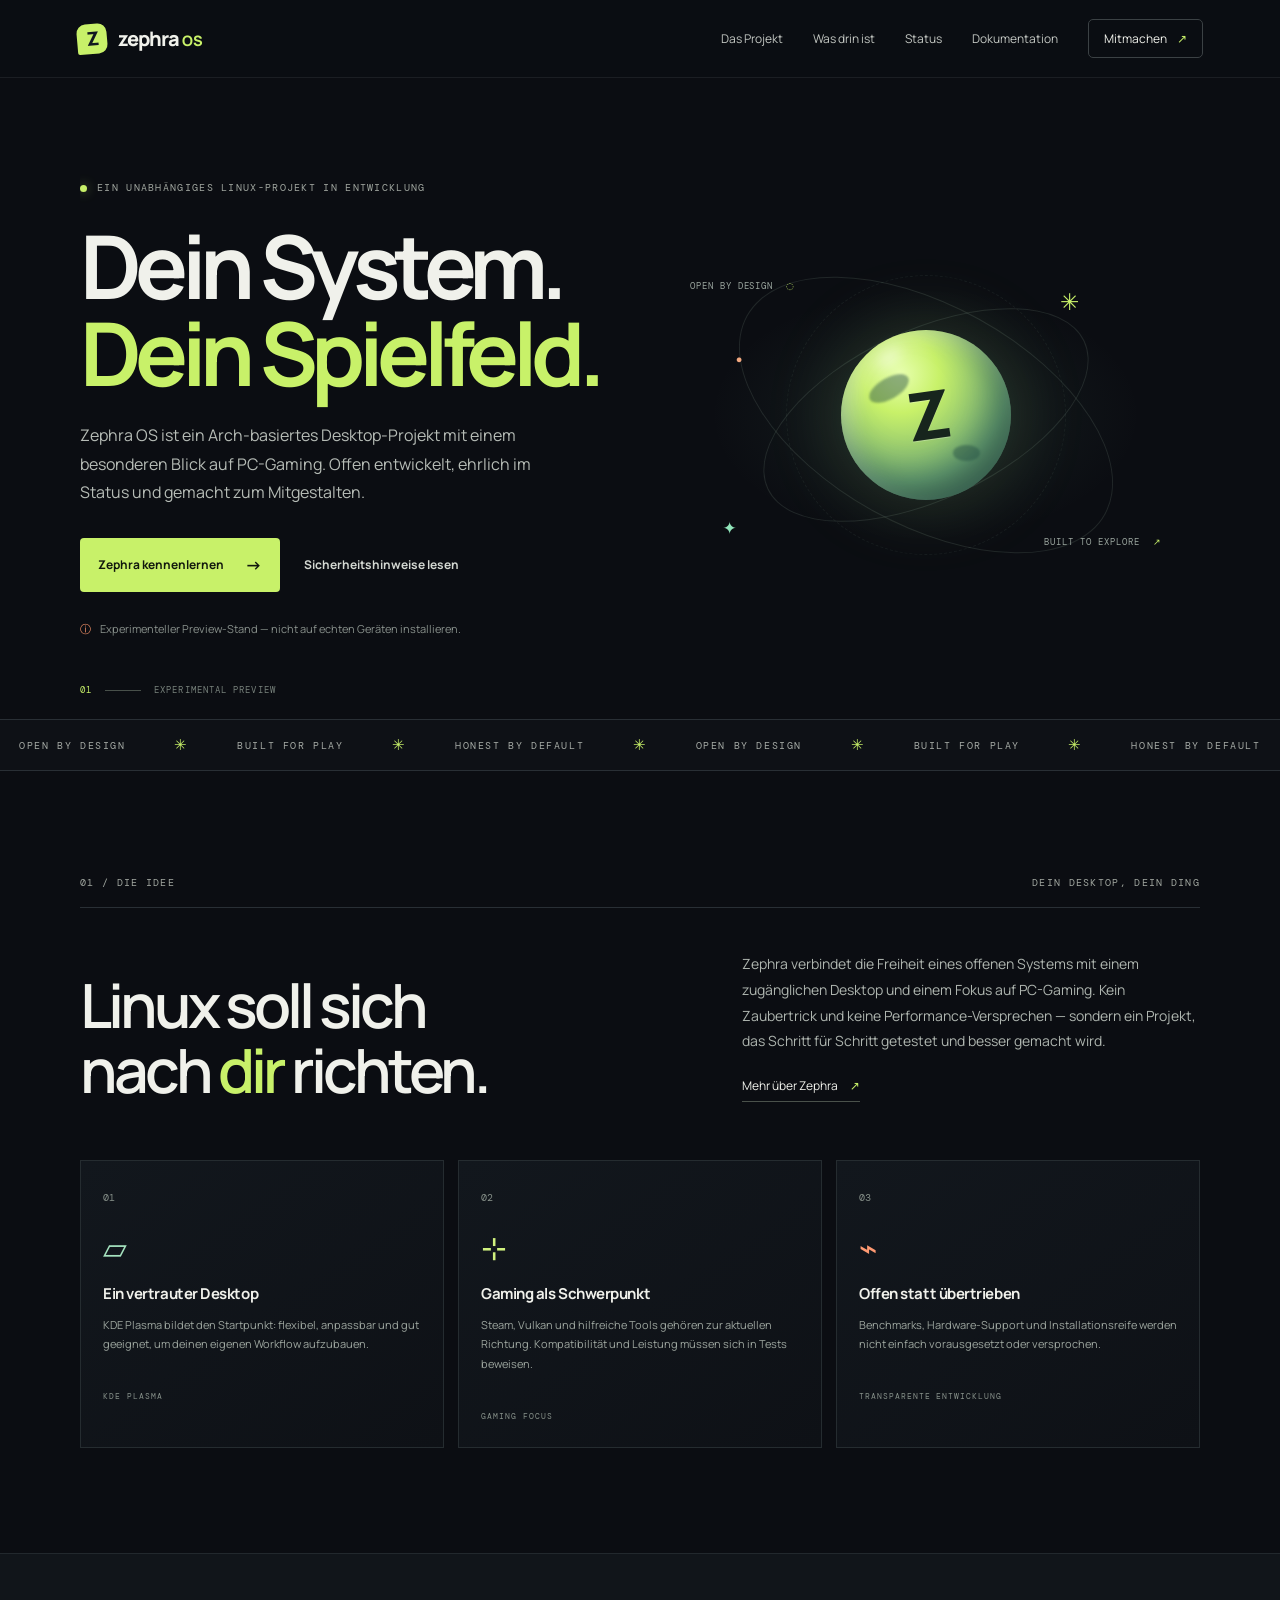
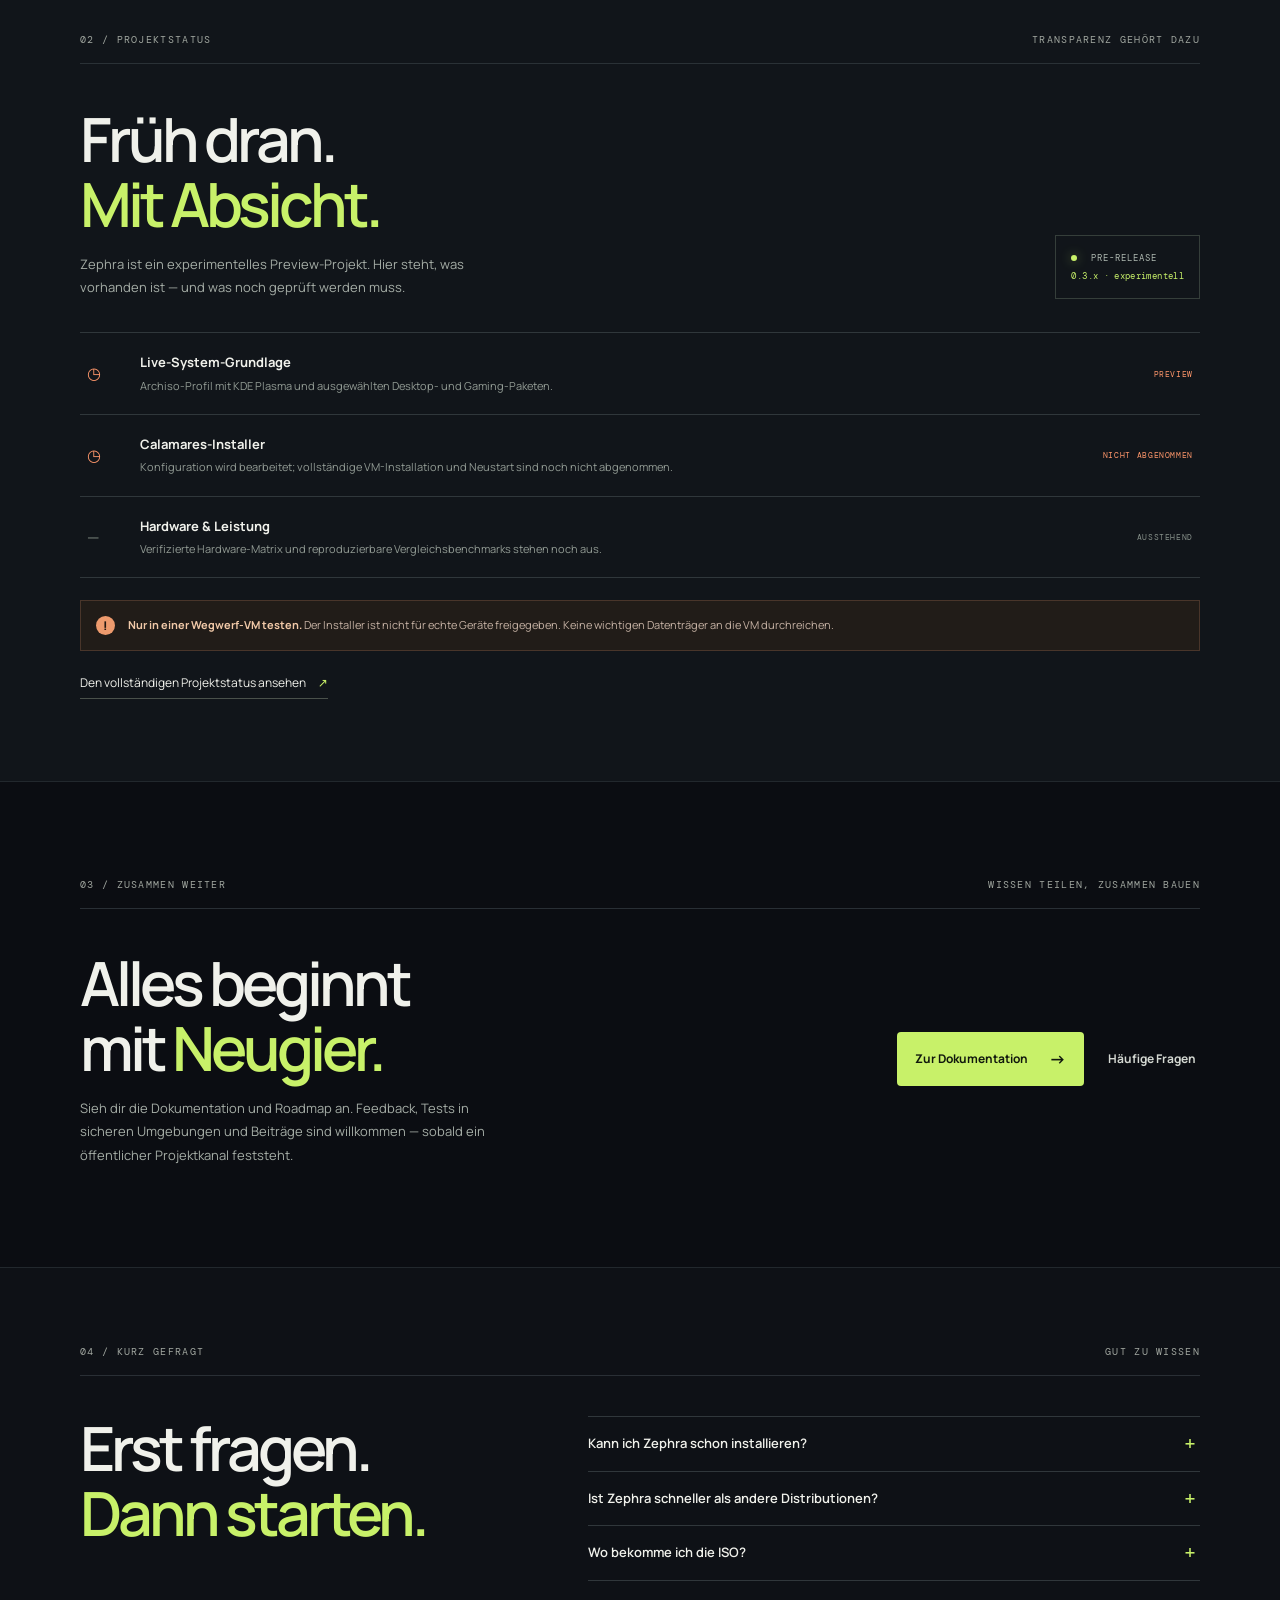
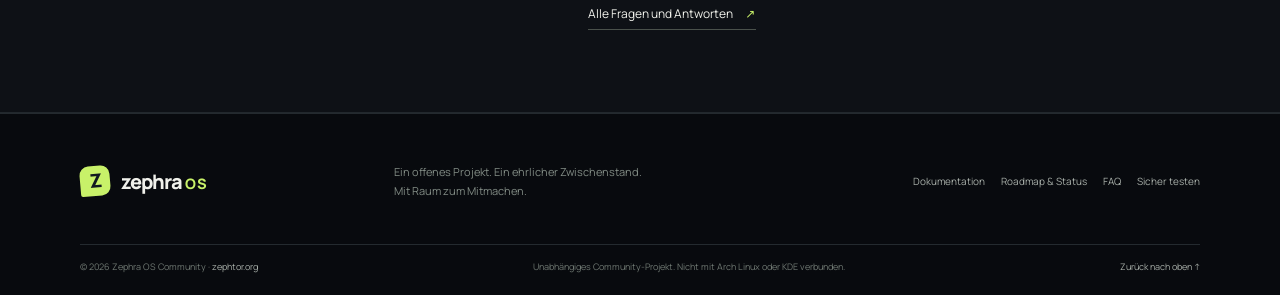
==== website/index.html @ 23c3d2d5 "Add Zephra OS website" ====
<!doctype html>
<html lang="de">
<head>
  <meta charset="utf-8" />
  <meta name="viewport" content="width=device-width, initial</head>-scale=1" />
  <meta name="theme-color" content="#0b0d12" />
  <meta name="description" content="Zephra OS ist ein unabhängiges Arch-Linux-Projekt mit KDE Plasma und Gaming-Fokus. Entdecke den aktuellen Stand, die Dokumentation und sichere Testhinweise." />
  <meta property="og:type" content="website" />
  <meta property="og:title" content="Zephra OS — Dein System. Dein Spielfeld." />
  <meta property="og:description" content="Ein unabhängiges, offenes Linux-Projekt in Entwicklung. Ehrlicher Status, Gaming-Fokus und Raum zum Mitgestalten." />
  <meta property="og:url" content="https://zephtor.org/" />
  <meta name="color-scheme" content="dark" />
  <title>Zephra OS — Dein System. Dein Spielfeld.</title>
  <link rel="canonical" href="https://zephtor.org/" />
  <link rel="icon" href="assets/favicon.svg" type="image/svg+xml" />
  <link rel="preconnect" href="https://fonts.googleapis.com" />
  <link rel="preconnect" href="https://fonts.gstatic.com" crossorigin />
  <link href="https://fonts.googleapis.com/css2?family=DM+Mono:wght@400;500&family=Manrope:wght@400;500;600;700;800&display=swap" rel="stylesheet" />
  <link rel="stylesheet" href="styles.css" />
  <script src="script.js" defer></script>
</head>
<body>
  <a class="skip-link" href="#main">Zum Inhalt springen</a>
  <header class="site-header">
    <a class="brand" href="#top" aria-label="Zephra OS Startseite"><span class="brand-mark" aria-hidden="true">Z</span><span>zephra<span class="brand-os">OS</span></span></a>
    <button class="menu-toggle" type="button" aria-expanded="false" aria-controls="site-nav" aria-label="Menü öffnen"><span></span><span></span><span></span></button>
    <nav class="site-nav" id="site-nav" aria-label="Hauptnavigation">
      <a href="#vision">Das Projekt</a><a href="#features">Was drin ist</a><a href="#status">Status</a><a href="docs/">Dokumentation</a>
      <a class="nav-cta" href="#contribute">Mitmachen <span aria-hidden="true">↗</span></a>
    </nav>
  </header>

  <main id="main">
    <section class="hero section-wrap" id="top">
      <div class="hero-copy">
        <div class="eyebrow"><span class="live-dot"></span> Ein unabhängiges Linux-Projekt in Entwicklung</div>
        <h1>Dein System.<br /><span>Dein Spielfeld.</span></h1>
        <p class="hero-lead">Zephra OS ist ein Arch-basiertes Desktop-Projekt mit einem besonderen Blick auf PC-Gaming. Offen entwickelt, ehrlich im Status und gemacht zum Mitgestalten.</p>
        <div class="hero-actions"><a class="button button-primary" href="#vision">Zephra kennenlernen <span aria-hidden="true">→</span></a><a class="button button-quiet" href="docs/testing.html">Sicherheitshinweise lesen</a></div>
        <p class="hero-note"><span aria-hidden="true">ⓘ</span> Experimenteller Preview-Stand — nicht auf echten Geräten installieren.</p>
      </div>
      <div class="hero-art" aria-hidden="true"><div class="orbit orbit-one"></div><div class="orbit orbit-two"></div><div class="orbit orbit-three"></div><div class="planet"><div class="planet-core">Z</div><span class="planet-glint"></span></div><span class="star star-a">✳</span><span class="star star-b">✦</span><span class="star star-c">·</span><div class="art-label label-top">OPEN BY DESIGN <span>◌</span></div><div class="art-label label-bottom">BUILT TO EXPLORE <span>↗</span></div></div>
      <div class="hero-index"><span>01</span><span class="index-line"></span><span>EXPERIMENTAL PREVIEW</span></div>
    </section>

    <section class="ticker" aria-label="Projektprinzipien"><div class="ticker-track"><span>OPEN BY DESIGN</span><i>✳</i><span>BUILT FOR PLAY</span><i>✳</i><span>HONEST BY DEFAULT</span><i>✳</i><span>OPEN BY DESIGN</span><i>✳</i><span>BUILT FOR PLAY</span><i>✳</i><span>HONEST BY DEFAULT</span></div></section>

    <section class="section-wrap vision-section" id="vision">
      <div class="section-kicker"><span>01 / DIE IDEE</span><span>DEIN DESKTOP, DEIN DING</span></div>
      <div class="vision-grid"><h2>Linux soll sich<br />nach <em>dir</em> richten.</h2><div class="vision-copy"><p>Zephra verbindet die Freiheit eines offenen Systems mit einem zugänglichen Desktop und einem Fokus auf PC-Gaming. Kein Zaubertrick und keine Performance-Versprechen — sondern ein Projekt, das Schritt für Schritt getestet und besser gemacht wird.</p><a class="text-link" href="docs/about.html">Mehr über Zephra <span>↗</span></a></div></div>
      <div class="feature-grid" id="features">
        <article class="feature-card"><span class="feature-number">01</span><div class="feature-icon icon-window" aria-hidden="true">▱</div><h3>Ein vertrauter Desktop</h3><p>KDE Plasma bildet den Startpunkt: flexibel, anpassbar und gut geeignet, um deinen eigenen Workflow aufzubauen.</p><span class="card-tag">KDE PLASMA</span></article>
        <article class="feature-card"><span class="feature-number">02</span><div class="feature-icon icon-crosshair" aria-hidden="true">⊹</div><h3>Gaming als Schwerpunkt</h3><p>Steam, Vulkan und hilfreiche Tools gehören zur aktuellen Richtung. Kompatibilität und Leistung müssen sich in Tests beweisen.</p><span class="card-tag">GAMING FOCUS</span></article>
        <article class="feature-card"><span class="feature-number">03</span><div class="feature-icon icon-pulse" aria-hidden="true">⌁</div><h3>Offen statt übertrieben</h3><p>Benchmarks, Hardware-Support und Installationsreife werden nicht einfach vorausgesetzt oder versprochen.</p><span class="card-tag">TRANSPARENTE ENTWICKLUNG</span></article>
      </div>
    </section>

    <section class="status-section" id="status"><div class="section-wrap status-inner">
      <div class="section-kicker"><span>02 / PROJEKTSTATUS</span><span>TRANSPARENZ GEHÖRT DAZU</span></div>
      <div class="status-heading"><div><h2>Früh dran.<br /><em>Mit Absicht.</em></h2><p>Zephra ist ein experimentelles Preview-Projekt. Hier steht, was vorhanden ist — und was noch geprüft werden muss.</p></div><div class="status-badge"><span class="badge-dot"></span> PRE-RELEASE<br /><strong>0.3.x · experimentell</strong></div></div>
      <div class="status-list">
        <div class="status-row"><span class="status-symbol progress" aria-hidden="true">◷</span><div><h3>Live-System-Grundlage</h3><p>Archiso-Profil mit KDE Plasma und ausgewählten Desktop- und Gaming-Paketen.</p></div><span class="status-label status-warn">PREVIEW</span></div>
        <div class="status-row"><span class="status-symbol progress" aria-hidden="true">◷</span><div><h3>Calamares-Installer</h3><p>Konfiguration wird bearbeitet; vollständige VM-Installation und Neustart sind noch nicht abgenommen.</p></div><span class="status-label status-warn">NICHT ABGENOMMEN</span></div>
        <div class="status-row"><span class="status-symbol todo" aria-hidden="true">—</span><div><h3>Hardware & Leistung</h3><p>Verifizierte Hardware-Matrix und reproduzierbare Vergleichsbenchmarks stehen noch aus.</p></div><span class="status-label status-muted">AUSSTEHEND</span></div>
      </div>
      <div class="safety-note"><span aria-hidden="true">!</span><p><strong>Nur in einer Wegwerf-VM testen.</strong> Der Installer ist nicht für echte Geräte freigegeben. Keine wichtigen Datenträger an die VM durchreichen.</p></div>
      <a class="text-link status-link" href="docs/status.html">Den vollständigen Projektstatus ansehen <span>↗</span></a>
    </div></section>

    <section class="section-wrap docs-section" id="contribute"><div class="section-kicker"><span>03 / ZUSAMMEN WEITER</span><span>WISSEN TEILEN, ZUSAMMEN BAUEN</span></div><div class="docs-cta"><div><h2>Alles beginnt<br />mit <em>Neugier.</em></h2><p>Sieh dir die Dokumentation und Roadmap an. Feedback, Tests in sicheren Umgebungen und Beiträge sind willkommen — sobald ein öffentlicher Projektkanal feststeht.</p></div><div class="cta-actions"><a class="button button-primary" href="docs/">Zur Dokumentation <span aria-hidden="true">→</span></a><a class="button button-quiet" href="docs/faq.html">Häufige Fragen</a></div></div></section>

    <section class="faq-preview"><div class="section-wrap"><div class="section-kicker"><span>04 / KURZ GEFRAGT</span><span>GUT ZU WISSEN</span></div><div class="faq-preview-grid"><h2>Erst fragen.<br /><em>Dann starten.</em></h2><div><details><summary>Kann ich Zephra schon installieren?</summary><p>Der Installer ist experimentell und noch nicht durch einen vollständigen Wegwerf-VM-Test abgenommen. Eine Installation auf echter Hardware wird nicht empfohlen.</p></details><details><summary>Ist Zephra schneller als andere Distributionen?</summary><p>Dazu gibt es derzeit keine verifizierten Vergleichsbenchmarks. Wir veröffentlichen keine Performance-Versprechen ohne reproduzierbare Messungen.</p></details><details><summary>Wo bekomme ich die ISO?</summary><p>Ein offizieller, geprüfter Download ist derzeit nicht eingerichtet. Nutze keine zufälligen oder inoffiziellen Abbilder.</p></details><a class="text-link" href="docs/faq.html">Alle Fragen und Antworten <span>↗</span></a></div></div></div></section>
  </main>

  <footer class="site-footer"><div class="footer-main"><a class="brand" href="#top"><span class="brand-mark" aria-hidden="true">Z</span><span>zephra<span class="brand-os">OS</span></span></a><p>Ein offenes Projekt. Ein ehrlicher Zwischenstand.<br />Mit Raum zum Mitmachen.</p><div class="footer-links"><a href="docs/">Dokumentation</a><a href="docs/status.html">Roadmap & Status</a><a href="docs/faq.html">FAQ</a><a href="docs/testing.html">Sicher testen</a></div></div><div class="footer-bottom"><span>© <span id="year">2026</span> Zephra OS Community · <a href="https://zephtor.org/">zephtor.org</a></span><span>Unabhängiges Community-Projekt. Nicht mit Arch Linux oder KDE verbunden.</span><a href="#top">Zurück nach oben ↑</a></div></footer>
</body>
</html>
---- website/styles.css ----
/* Zephra OS — responsive, static website styles. */
:root{color-scheme:dark;--bg:#0b0d12;--panel:#11151c;--text:#f0f1eb;--muted:#a0a69f;--line:#292f35;--lime:#c8f169;--mint:#91e5ba;--orange:#ff976b;--font:'Manrope',system-ui,sans-serif;--mono:'DM Mono',monospace}*{box-sizing:border-box}html{scroll-behavior:smooth;scroll-padding-top:90px}body{margin:0;background:var(--bg);color:var(--text);font-family:var(--font);font-size:15px;line-height:1.65;-webkit-font-smoothing:antialiased}a{color:inherit;text-decoration:none}button{font:inherit}a:focus-visible,button:focus-visible,summary:focus-visible{outline:2px solid var(--lime);outline-offset:4px}.skip-link{position:absolute;left:12px;top:-60px;z-index:20;background:var(--lime);color:#111;padding:10px 16px}.skip-link:focus{top:12px}.sr-only{position:absolute;width:1px;height:1px;padding:0;margin:-1px;overflow:hidden;clip:rect(0,0,0,0);white-space:nowrap;border:0}.site-header{height:78px;padding:0 clamp(22px,6vw,100px);display:flex;align-items:center;justify-content:space-between;border-bottom:1px solid rgba(255,255,255,.07);position:relative;z-index:10;background:rgba(11,13,18,.96)}.brand{display:inline-flex;align-items:center;gap:11px;font-size:20px;font-weight:800;letter-spacing:-1px}.brand-mark{width:30px;height:30px;display:grid;place-items:center;background:var(--lime);color:#111820;border-radius:9px 9px 9px 2px;font-weight:800;font-size:19px;transform:rotate(-5deg)}.brand-os{color:var(--lime);font-size:.72em;margin-left:3px;letter-spacing:.04em}.site-nav{display:flex;align-items:center;gap:30px;color:#c3c7c2;font-size:12px}.site-nav>a:not(.nav-cta):hover,.footer-links a:hover{color:var(--lime)}.nav-cta{border:1px solid #3b4144;border-radius:5px;padding:9px 15px;color:var(--text)}.nav-cta span{color:var(--lime);margin-left:8px}.menu-toggle{display:none}.section-wrap{width:min(1120px,calc(100% - 48px));margin-inline:auto}.hero{min-height:610px;padding:102px 0 70px;position:relative;display:grid;grid-template-columns:1.02fr .98fr;align-items:center;overflow:hidden}.hero-copy{position:relative;z-index:2}.eyebrow,.section-kicker{font-family:var(--mono);font-size:10px;letter-spacing:.13em;color:var(--muted);text-transform:uppercase}.eyebrow{display:flex;align-items:center;gap:10px;margin:0 0 25px}.live-dot,.badge-dot{display:inline-block;width:7px;height:7px;border-radius:50%;background:var(--lime);box-shadow:0 0 12px #c8f16977}.hero h1{font-size:clamp(54px,7vw,88px);line-height:.99;letter-spacing:-.075em;margin:0 0 25px;font-weight:700}.hero h1 span,.accent-text{color:var(--lime)}.hero-lead{font-size:16px;line-height:1.8;max-width:490px;color:#b6bcb6;margin:0}.hero-actions{display:flex;align-items:center;gap:20px;margin-top:31px}.button{display:inline-flex;align-items:center;gap:21px;padding:13px 18px;border-radius:4px;font-size:12px;font-weight:700;transition:transform .2s,background .2s}.button:hover{transform:translateY(-2px)}.button-primary{background:var(--lime);color:#11180d}.button-primary span{font-size:17px}.button-quiet{color:#d4d8d2;padding-inline:4px}.hero-note{margin-top:28px;font-size:11px;color:#89918c}.hero-note span{color:var(--orange);padding-right:7px}.hero-art{height:410px;position:relative;display:grid;place-items:center;isolation:isolate}.hero-art:before{content:"";position:absolute;inset:17% 8%;z-index:-1;background:radial-gradient(ellipse at center,#79bc9b19,transparent 66%)}.orbit{position:absolute;border:1px solid rgba(190,223,196,.12);border-radius:50%;transform:rotate(-25deg)}.orbit-one{width:350px;height:170px}.orbit-two{width:410px;height:220px;transform:rotate(29deg)}.orbit-three{width:280px;height:280px;border-style:dashed;opacity:.55}.planet{width:170px;height:170px;position:relative;border-radius:50%;display:grid;place-items:center;background:radial-gradient(circle at 35% 26%,#e7ffae 0,#c8f169 23%,#6eaa77 65%,#34564d 100%);box-shadow:0 0 80px #a9e98630,inset -16px -20px 35px #193a3880,inset 10px 9px 20px #fff4}.planet:before,.planet:after{content:"";position:absolute;border-radius:50%;background:#244d43;opacity:.45;filter:blur(1px)}.planet:before{width:44px;height:21px;left:26px;top:48px;transform:rotate(-30deg)}.planet:after{width:27px;height:16px;right:31px;bottom:39px}.planet-core{font-size:66px;line-height:1;font-weight:800;letter-spacing:-.1em;color:#17251d;text-shadow:0 1px #fff4;transform:rotate(-8deg);z-index:1}.planet-glint{position:absolute;left:34px;top:22px;width:28px;height:12px;background:#fff9;border-radius:100%;filter:blur(7px);transform:rotate(-36deg)}.star{position:absolute;color:var(--lime)}.star-a{top:18%;right:22%;font-size:23px}.star-b{bottom:19%;left:13%;font-size:17px;color:var(--mint)}.star-c{top:27%;left:15%;font-size:45px;color:#f3a980}.art-label{position:absolute;font-family:var(--mono);font-size:9px;letter-spacing:.11em;color:#9ba69f}.art-label span{color:var(--lime);padding-left:7px}.label-top{top:17%;left:7%}.label-bottom{bottom:17%;right:7%}.hero-index{position:absolute;bottom:23px;left:0;display:flex;align-items:center;gap:13px;color:#77817b;font:9px var(--mono);letter-spacing:.12em}.hero-index>span:first-child{color:var(--lime)}.index-line{width:36px;height:1px;background:#48504a}.ticker{overflow:hidden;border-block:1px solid var(--line);background:#0e1116}.ticker-track{display:flex;align-items:center;justify-content:space-around;gap:40px;min-width:780px;padding:15px;color:#a5aaa5;font:10px var(--mono);letter-spacing:.16em}.ticker i{font-style:normal;color:var(--lime);font-size:15px}.vision-section{padding-top:104px;padding-bottom:105px}.section-kicker{display:flex;justify-content:space-between;border-bottom:1px solid var(--line);padding-bottom:15px}.vision-grid{display:grid;grid-template-columns:1fr .8fr;gap:8%;align-items:end;padding:43px 0 58px}.vision-grid h2,.status-heading h2,.docs-cta h2,.faq-preview-grid h2{font-size:clamp(39px,5vw,61px);letter-spacing:-.065em;line-height:1.06;margin:0;font-weight:600}.vision-grid h2 em,.status-heading h2 em,.docs-cta h2 em,.faq-preview-grid h2 em{color:var(--lime);font-style:normal}.vision-copy p{color:#aeb5af;font-size:14px;line-height:1.85;margin:0 0 19px;max-width:470px}.text-link{display:inline-block;font-size:12px;color:var(--text);border-bottom:1px solid #4a514b;padding-bottom:5px}.text-link span{color:var(--lime);padding-left:10px}.feature-grid{display:grid;grid-template-columns:repeat(3,1fr);gap:14px}.feature-card{min-height:235px;padding:23px 22px 20px;border:1px solid #252c30;background:linear-gradient(145deg,#12171d,#0e1116);position:relative}.feature-number{font:10px var(--mono);color:#87918a}.feature-icon{height:48px;display:flex;align-items:center;font-size:31px;color:var(--lime);margin-top:15px}.icon-window{color:#a5e3bf}.icon-crosshair{color:#d0f17e}.icon-pulse{color:#ff9a72}.feature-card h3{font-size:15px;margin:10px 0 8px;letter-spacing:-.03em}.feature-card p{font-size:11px;color:#9da69f;line-height:1.8;margin:0 0 28px}.card-tag{font:8px var(--mono);color:#87918a;letter-spacing:.12em}.status-section{background:#11151a;border-block:1px solid #22282d;padding:78px 0 82px}.status-inner .section-kicker{border-color:#2a3136}.status-heading{display:flex;justify-content:space-between;align-items:end;padding:43px 0 33px}.status-heading>div:first-child>p,.docs-cta>div>p{max-width:435px;color:#a5ada6;font-size:13px;line-height:1.8;margin:16px 0 0}.status-badge{font:9px var(--mono);letter-spacing:.12em;color:#aeb8b0;border:1px solid #353e3a;padding:13px 15px;line-height:2}.status-badge .badge-dot{margin-right:7px;width:6px;height:6px}.status-badge strong{font-weight:400;color:var(--lime);letter-spacing:.04em}.status-list{border-top:1px solid #30373b}.status-row{display:grid;grid-template-columns:38px 1fr auto;align-items:center;gap:15px;padding:19px 7px;border-bottom:1px solid #30373b}.status-symbol{font-size:16px}.status-symbol.done{color:var(--mint)}.status-symbol.progress{color:var(--orange)}.status-symbol.todo{color:#77817a}.status-row h3{font-size:13px;margin:0 0 3px}.status-row p{font-size:11px;color:#929b94;margin:0}.status-label{font:8px var(--mono);letter-spacing:.08em;color:var(--mint);text-align:right}.status-warn{color:var(--orange)}.status-muted{color:#87918a}.safety-note{display:flex;gap:13px;align-items:flex-start;margin-top:22px;padding:15px;background:#211c18;border:1px solid #49352a;color:#c6b2a4}.safety-note>span{display:grid;place-items:center;flex:0 0 19px;height:19px;border-radius:50%;background:#ed9a6d;color:#211711;font-weight:800;font-size:12px}.safety-note p{font-size:11px;line-height:1.7;margin:0}.safety-note strong{color:#f1c9a8}.safety-note a{color:#f1c9a8;text-decoration:underline;text-underline-offset:3px}.status-link{margin-top:22px}.docs-section{padding-top:95px;padding-bottom:100px}.docs-cta{display:flex;justify-content:space-between;align-items:center;padding-top:42px;gap:35px}.cta-actions{display:flex;align-items:center;gap:20px;flex-wrap:wrap;justify-content:flex-end;flex-shrink:0}.faq-preview{background:#0e1116;border-block:1px solid #22282d;padding:76px 0 82px}.faq-preview-grid{display:grid;grid-template-columns:.8fr 1.2fr;gap:9%;padding-top:40px}.faq-preview-grid>div{display:grid;gap:0}.faq-preview details,.faq-list details{border-bottom:1px solid #30373b;padding:16px 0}.faq-preview details:first-child,.faq-list details:first-child{border-top:1px solid #30373b}.faq-preview summary,.faq-list summary{cursor:pointer;list-style:none;font-size:13px;font-weight:600;position:relative;padding-right:28px}.faq-preview summary::-webkit-details-marker,.faq-list summary::-webkit-details-marker{display:none}.faq-preview summary:after,.faq-list summary:after{content:'+';position:absolute;right:4px;top:-3px;color:var(--lime);font:20px var(--mono)}.faq-preview details[open] summary:after,.faq-list details[open] summary:after{content:'−'}.faq-preview details p,.faq-list details p{font-size:12px;line-height:1.85;color:#a3aaa4;margin:12px 25px 0 0}.faq-preview .text-link{justify-self:start;margin-top:23px}.site-footer{padding:37px clamp(24px,6vw,100px) 20px;background:#080a0e;border-top:1px solid #242a2f}.footer-main{max-width:1120px;margin:0 auto 32px;display:grid;grid-template-columns:1fr 1.2fr 1.5fr;align-items:center;gap:24px}.footer-main>p{font-size:11px;line-height:1.8;color:#818b84}.footer-links{display:flex;justify-content:flex-end;gap:16px;flex-wrap:wrap;font-size:10px;color:#a7aea8}.footer-bottom{max-width:1120px;margin:auto;border-top:1px solid #242a2f;padding-top:15px;display:flex;justify-content:space-between;gap:15px;color:#6f7872;font-size:9px}.footer-bottom a{color:#a7aea8}.doc-page{padding-top:70px;padding-bottom:90px}.doc-intro{max-width:760px;padding:48px 0 42px}.doc-intro h1,.doc-article h1{font-size:clamp(44px,7vw,72px);line-height:1.03;letter-spacing:-.07em;margin:0 0 24px}.doc-lead{max-width:680px;color:#aeb5af;font-size:15px;line-height:1.9;margin:0}.doc-card-grid{display:grid;grid-template-columns:repeat(2,1fr);gap:14px}.doc-card{min-height:220px;padding:23px;border:1px solid #252c30;background:linear-gradient(145deg,#12171d,#0e1116);display:flex;flex-direction:column;align-items:flex-start;transition:border-color .2s,transform .2s}.doc-card:hover{border-color:#67744f;transform:translateY(-2px)}.doc-card-icon{font-size:27px;color:var(--lime);margin:18px 0 3px}.doc-card-warning .doc-card-icon{color:var(--orange)}.doc-card h2{font-size:19px;letter-spacing:-.04em;margin:4px 0 5px}.doc-card p{font-size:12px;color:#a0a8a1;line-height:1.8;margin:0 0 18px}.doc-card .card-tag{margin-top:auto}.doc-article{max-width:760px;margin:45px auto}.doc-article>h2{font-size:22px;letter-spacing:-.04em;margin:40px 0 12px}.doc-article>p:not(.eyebrow):not(.doc-lead):not(.doc-back){color:#aab1aa;line-height:1.9}.doc-article ul{padding-left:22px;color:#aab1aa;line-height:2}.doc-article pre{overflow:auto;background:#11151a;border:1px solid #30373b;padding:18px;color:var(--lime);font:12px var(--mono)}.doc-back{margin-top:40px}.faq-list{margin:32px 0}.faq-list details{padding:19px 0}.faq-list summary{font-size:14px}.faq-list details p{font-size:13px}.doc-article .safety-note p{margin:0;color:#c6b2a4}.doc-article .safety-note strong{color:#f1c9a8}
@media(max-width:850px){.site-nav{gap:17px;font-size:11px}.footer-main{grid-template-columns:1fr 1fr}.footer-links{grid-column:1/-1;justify-content:flex-start}.hero{grid-template-columns:1fr 1fr}.hero h1{font-size:clamp(52px,7vw,72px)}}
@media(max-width:700px){html{scroll-padding-top:75px}.site-header{height:68px;padding-inline:22px}.menu-toggle{display:flex;width:38px;height:38px;border:1px solid #343a3e;border-radius:4px;background:none;flex-direction:column;align-items:center;justify-content:center;gap:5px;color:var(--text)}.menu-toggle>span{width:16px;height:1px;background:#d5d9d3}.site-nav{display:none;position:absolute;top:67px;left:0;right:0;background:#0e1116;padding:20px 24px 24px;align-items:stretch;flex-direction:column;gap:18px;border-bottom:1px solid #30363a;font-size:13px}.site-nav.open{display:flex}.nav-cta{align-self:flex-start}.section-wrap{width:calc(100% - 42px)}.hero{padding-top:73px;min-height:auto;grid-template-columns:1fr;gap:12px}.hero h1{font-size:clamp(55px,14vw,78px)}.hero-lead{font-size:14px}.hero-art{height:330px;grid-row:2}.hero-index{bottom:15px}.orbit-one{width:280px;height:135px}.orbit-two{width:330px;height:180px}.orbit-three{width:240px;height:240px}.planet{width:135px;height:135px}.planet-core{font-size:55px}.art-label{font-size:8px}.vision-section{padding-top:70px;padding-bottom:72px}.section-kicker{font-size:8px;letter-spacing:.08em;gap:15px}.vision-grid{grid-template-columns:1fr;gap:22px;padding:32px 0 38px}.vision-grid h2,.status-heading h2,.docs-cta h2,.faq-preview-grid h2{font-size:45px}.feature-grid{grid-template-columns:1fr}.feature-card{min-height:0}.feature-card p{max-width:440px}.status-section{padding:64px 0}.status-heading{align-items:flex-start;gap:22px;flex-direction:column;padding:32px 0}.status-badge{align-self:flex-start}.status-row{grid-template-columns:25px 1fr;gap:10px}.status-label{grid-column:2;text-align:left;margin-top:2px}.docs-section{padding-top:68px;padding-bottom:72px}.docs-cta{align-items:flex-start;flex-direction:column;gap:25px;padding-top:32px}.cta-actions{justify-content:flex-start}.faq-preview{padding:64px 0}.faq-preview-grid{grid-template-columns:1fr;gap:24px;padding-top:32px}.footer-main{grid-template-columns:1fr;gap:12px}.footer-links{grid-column:auto;justify-content:flex-start;flex-wrap:wrap}.footer-bottom{flex-direction:column;gap:8px}.ticker-track{justify-content:flex-start;gap:25px}.hero-actions{gap:12px;flex-wrap:wrap}.doc-page{padding-top:52px;padding-bottom:65px}.doc-intro{padding:35px 0}.doc-card-grid{grid-template-columns:1fr}.doc-card{min-height:190px}.doc-article{margin:35px auto}.doc-article h1{font-size:clamp(43px,12vw,65px)}}
@media(prefers-reduced-motion:reduce){*,*::before,*::after{scroll-behavior:auto!important;transition:none!important}}
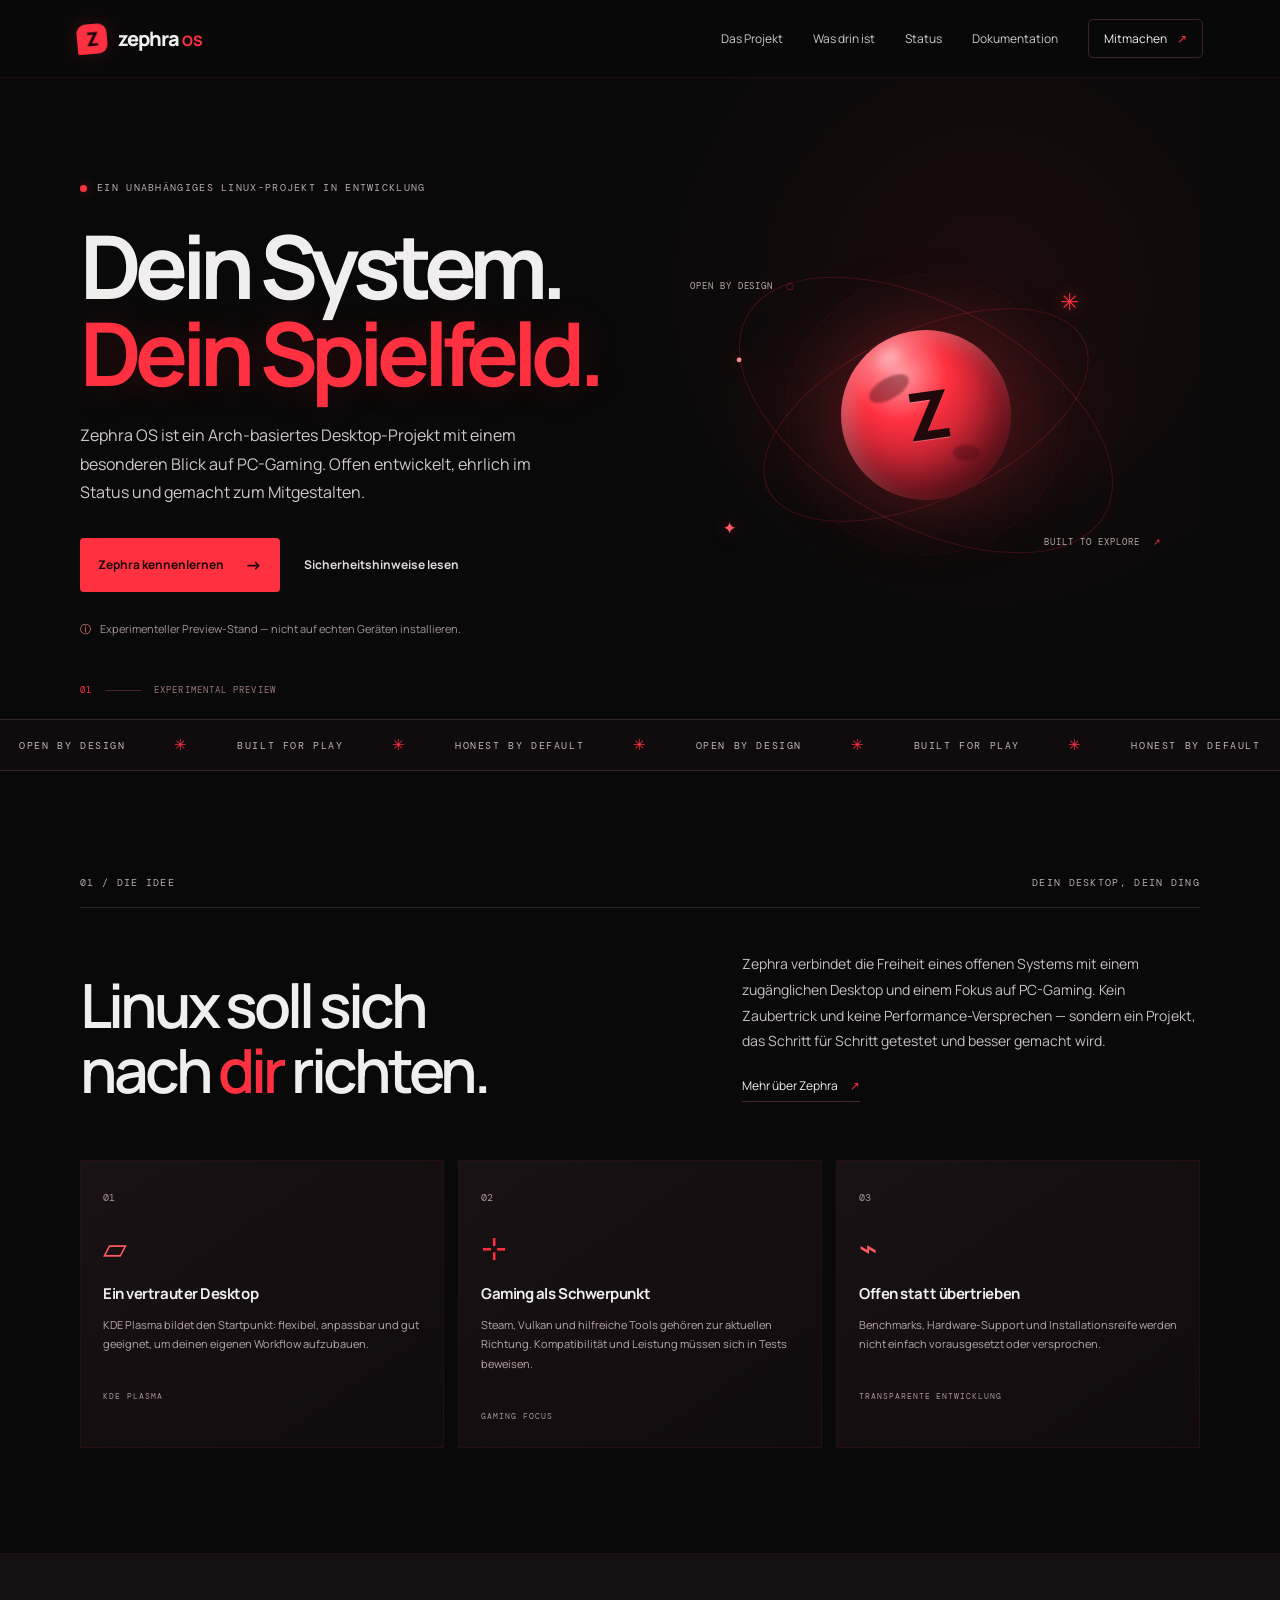
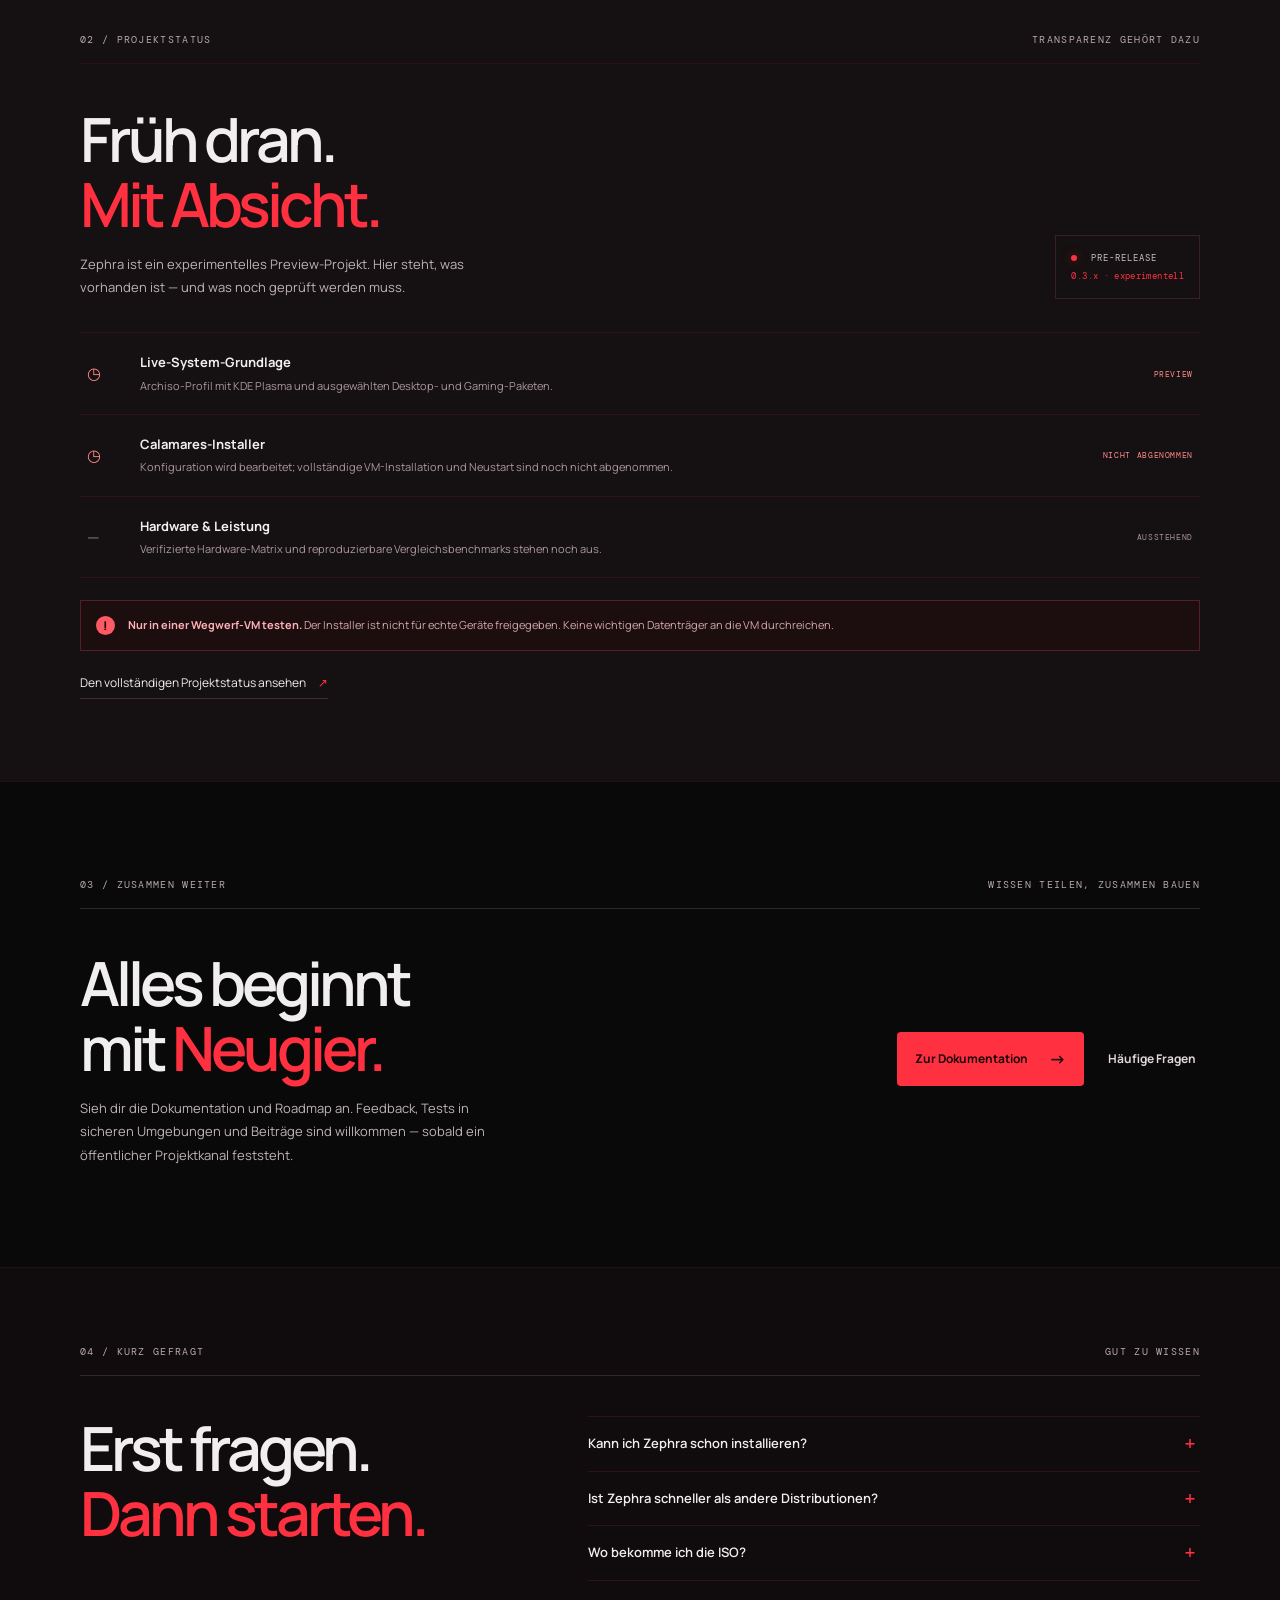
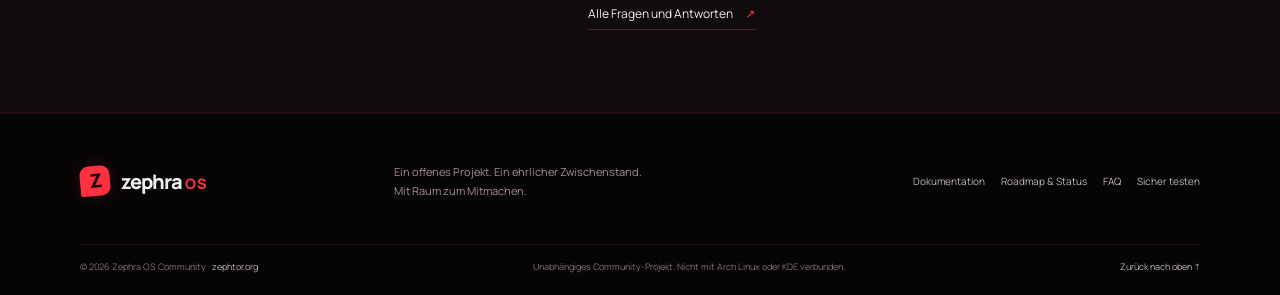
==== commit f837fad4: "Fix favicon links and cache refresh" ====
--- a/website/index.html
+++ b/website/index.html
@@ -3,7 +3,7 @@
 <head>
   <meta charset="utf-8" />
   <meta name="viewport" content="width=device-width, initial</head>-scale=1" />
-  <meta name="theme-color" content="#0b0d12" />
+  <meta name="theme-color" content="#090909" />
   <meta name="description" content="Zephra OS ist ein unabhängiges Arch-Linux-Projekt mit KDE Plasma und Gaming-Fokus. Entdecke den aktuellen Stand, die Dokumentation und sichere Testhinweise." />
   <meta property="og:type" content="website" />
   <meta property="og:title" content="Zephra OS — Dein System. Dein Spielfeld." />
@@ -12,7 +12,7 @@
   <meta name="color-scheme" content="dark" />
   <title>Zephra OS — Dein System. Dein Spielfeld.</title>
   <link rel="canonical" href="https://zephtor.org/" />
-  <link rel="icon" href="assets/favicon.svg" type="image/svg+xml" />
+  <link rel="icon" href="assets/favicon.svg?v=2" type="image/svg+xml" />
   <link rel="preconnect" href="https://fonts.googleapis.com" />
   <link rel="preconnect" href="https://fonts.gstatic.com" crossorigin />
   <link href="https://fonts.googleapis.com/css2?family=DM+Mono:wght@400;500&family=Manrope:wght@400;500;600;700;800&display=swap" rel="stylesheet" />
--- a/website/styles.css
+++ b/website/styles.css
@@ -1,5 +1,57 @@
 /* Zephra OS — responsive, static website styles. */
-:root{color-scheme:dark;--bg:#0b0d12;--panel:#11151c;--text:#f0f1eb;--muted:#a0a69f;--line:#292f35;--lime:#c8f169;--mint:#91e5ba;--orange:#ff976b;--font:'Manrope',system-ui,sans-serif;--mono:'DM Mono',monospace}*{box-sizing:border-box}html{scroll-behavior:smooth;scroll-padding-top:90px}body{margin:0;background:var(--bg);color:var(--text);font-family:var(--font);font-size:15px;line-height:1.65;-webkit-font-smoothing:antialiased}a{color:inherit;text-decoration:none}button{font:inherit}a:focus-visible,button:focus-visible,summary:focus-visible{outline:2px solid var(--lime);outline-offset:4px}.skip-link{position:absolute;left:12px;top:-60px;z-index:20;background:var(--lime);color:#111;padding:10px 16px}.skip-link:focus{top:12px}.sr-only{position:absolute;width:1px;height:1px;padding:0;margin:-1px;overflow:hidden;clip:rect(0,0,0,0);white-space:nowrap;border:0}.site-header{height:78px;padding:0 clamp(22px,6vw,100px);display:flex;align-items:center;justify-content:space-between;border-bottom:1px solid rgba(255,255,255,.07);position:relative;z-index:10;background:rgba(11,13,18,.96)}.brand{display:inline-flex;align-items:center;gap:11px;font-size:20px;font-weight:800;letter-spacing:-1px}.brand-mark{width:30px;height:30px;display:grid;place-items:center;background:var(--lime);color:#111820;border-radius:9px 9px 9px 2px;font-weight:800;font-size:19px;transform:rotate(-5deg)}.brand-os{color:var(--lime);font-size:.72em;margin-left:3px;letter-spacing:.04em}.site-nav{display:flex;align-items:center;gap:30px;color:#c3c7c2;font-size:12px}.site-nav>a:not(.nav-cta):hover,.footer-links a:hover{color:var(--lime)}.nav-cta{border:1px solid #3b4144;border-radius:5px;padding:9px 15px;color:var(--text)}.nav-cta span{color:var(--lime);margin-left:8px}.menu-toggle{display:none}.section-wrap{width:min(1120px,calc(100% - 48px));margin-inline:auto}.hero{min-height:610px;padding:102px 0 70px;position:relative;display:grid;grid-template-columns:1.02fr .98fr;align-items:center;overflow:hidden}.hero-copy{position:relative;z-index:2}.eyebrow,.section-kicker{font-family:var(--mono);font-size:10px;letter-spacing:.13em;color:var(--muted);text-transform:uppercase}.eyebrow{display:flex;align-items:center;gap:10px;margin:0 0 25px}.live-dot,.badge-dot{display:inline-block;width:7px;height:7px;border-radius:50%;background:var(--lime);box-shadow:0 0 12px #c8f16977}.hero h1{font-size:clamp(54px,7vw,88px);line-height:.99;letter-spacing:-.075em;margin:0 0 25px;font-weight:700}.hero h1 span,.accent-text{color:var(--lime)}.hero-lead{font-size:16px;line-height:1.8;max-width:490px;color:#b6bcb6;margin:0}.hero-actions{display:flex;align-items:center;gap:20px;margin-top:31px}.button{display:inline-flex;align-items:center;gap:21px;padding:13px 18px;border-radius:4px;font-size:12px;font-weight:700;transition:transform .2s,background .2s}.button:hover{transform:translateY(-2px)}.button-primary{background:var(--lime);color:#11180d}.button-primary span{font-size:17px}.button-quiet{color:#d4d8d2;padding-inline:4px}.hero-note{margin-top:28px;font-size:11px;color:#89918c}.hero-note span{color:var(--orange);padding-right:7px}.hero-art{height:410px;position:relative;display:grid;place-items:center;isolation:isolate}.hero-art:before{content:"";position:absolute;inset:17% 8%;z-index:-1;background:radial-gradient(ellipse at center,#79bc9b19,transparent 66%)}.orbit{position:absolute;border:1px solid rgba(190,223,196,.12);border-radius:50%;transform:rotate(-25deg)}.orbit-one{width:350px;height:170px}.orbit-two{width:410px;height:220px;transform:rotate(29deg)}.orbit-three{width:280px;height:280px;border-style:dashed;opacity:.55}.planet{width:170px;height:170px;position:relative;border-radius:50%;display:grid;place-items:center;background:radial-gradient(circle at 35% 26%,#e7ffae 0,#c8f169 23%,#6eaa77 65%,#34564d 100%);box-shadow:0 0 80px #a9e98630,inset -16px -20px 35px #193a3880,inset 10px 9px 20px #fff4}.planet:before,.planet:after{content:"";position:absolute;border-radius:50%;background:#244d43;opacity:.45;filter:blur(1px)}.planet:before{width:44px;height:21px;left:26px;top:48px;transform:rotate(-30deg)}.planet:after{width:27px;height:16px;right:31px;bottom:39px}.planet-core{font-size:66px;line-height:1;font-weight:800;letter-spacing:-.1em;color:#17251d;text-shadow:0 1px #fff4;transform:rotate(-8deg);z-index:1}.planet-glint{position:absolute;left:34px;top:22px;width:28px;height:12px;background:#fff9;border-radius:100%;filter:blur(7px);transform:rotate(-36deg)}.star{position:absolute;color:var(--lime)}.star-a{top:18%;right:22%;font-size:23px}.star-b{bottom:19%;left:13%;font-size:17px;color:var(--mint)}.star-c{top:27%;left:15%;font-size:45px;color:#f3a980}.art-label{position:absolute;font-family:var(--mono);font-size:9px;letter-spacing:.11em;color:#9ba69f}.art-label span{color:var(--lime);padding-left:7px}.label-top{top:17%;left:7%}.label-bottom{bottom:17%;right:7%}.hero-index{position:absolute;bottom:23px;left:0;display:flex;align-items:center;gap:13px;color:#77817b;font:9px var(--mono);letter-spacing:.12em}.hero-index>span:first-child{color:var(--lime)}.index-line{width:36px;height:1px;background:#48504a}.ticker{overflow:hidden;border-block:1px solid var(--line);background:#0e1116}.ticker-track{display:flex;align-items:center;justify-content:space-around;gap:40px;min-width:780px;padding:15px;color:#a5aaa5;font:10px var(--mono);letter-spacing:.16em}.ticker i{font-style:normal;color:var(--lime);font-size:15px}.vision-section{padding-top:104px;padding-bottom:105px}.section-kicker{display:flex;justify-content:space-between;border-bottom:1px solid var(--line);padding-bottom:15px}.vision-grid{display:grid;grid-template-columns:1fr .8fr;gap:8%;align-items:end;padding:43px 0 58px}.vision-grid h2,.status-heading h2,.docs-cta h2,.faq-preview-grid h2{font-size:clamp(39px,5vw,61px);letter-spacing:-.065em;line-height:1.06;margin:0;font-weight:600}.vision-grid h2 em,.status-heading h2 em,.docs-cta h2 em,.faq-preview-grid h2 em{color:var(--lime);font-style:normal}.vision-copy p{color:#aeb5af;font-size:14px;line-height:1.85;margin:0 0 19px;max-width:470px}.text-link{display:inline-block;font-size:12px;color:var(--text);border-bottom:1px solid #4a514b;padding-bottom:5px}.text-link span{color:var(--lime);padding-left:10px}.feature-grid{display:grid;grid-template-columns:repeat(3,1fr);gap:14px}.feature-card{min-height:235px;padding:23px 22px 20px;border:1px solid #252c30;background:linear-gradient(145deg,#12171d,#0e1116);position:relative}.feature-number{font:10px var(--mono);color:#87918a}.feature-icon{height:48px;display:flex;align-items:center;font-size:31px;color:var(--lime);margin-top:15px}.icon-window{color:#a5e3bf}.icon-crosshair{color:#d0f17e}.icon-pulse{color:#ff9a72}.feature-card h3{font-size:15px;margin:10px 0 8px;letter-spacing:-.03em}.feature-card p{font-size:11px;color:#9da69f;line-height:1.8;margin:0 0 28px}.card-tag{font:8px var(--mono);color:#87918a;letter-spacing:.12em}.status-section{background:#11151a;border-block:1px solid #22282d;padding:78px 0 82px}.status-inner .section-kicker{border-color:#2a3136}.status-heading{display:flex;justify-content:space-between;align-items:end;padding:43px 0 33px}.status-heading>div:first-child>p,.docs-cta>div>p{max-width:435px;color:#a5ada6;font-size:13px;line-height:1.8;margin:16px 0 0}.status-badge{font:9px var(--mono);letter-spacing:.12em;color:#aeb8b0;border:1px solid #353e3a;padding:13px 15px;line-height:2}.status-badge .badge-dot{margin-right:7px;width:6px;height:6px}.status-badge strong{font-weight:400;color:var(--lime);letter-spacing:.04em}.status-list{border-top:1px solid #30373b}.status-row{display:grid;grid-template-columns:38px 1fr auto;align-items:center;gap:15px;padding:19px 7px;border-bottom:1px solid #30373b}.status-symbol{font-size:16px}.status-symbol.done{color:var(--mint)}.status-symbol.progress{color:var(--orange)}.status-symbol.todo{color:#77817a}.status-row h3{font-size:13px;margin:0 0 3px}.status-row p{font-size:11px;color:#929b94;margin:0}.status-label{font:8px var(--mono);letter-spacing:.08em;color:var(--mint);text-align:right}.status-warn{color:var(--orange)}.status-muted{color:#87918a}.safety-note{display:flex;gap:13px;align-items:flex-start;margin-top:22px;padding:15px;background:#211c18;border:1px solid #49352a;color:#c6b2a4}.safety-note>span{display:grid;place-items:center;flex:0 0 19px;height:19px;border-radius:50%;background:#ed9a6d;color:#211711;font-weight:800;font-size:12px}.safety-note p{font-size:11px;line-height:1.7;margin:0}.safety-note strong{color:#f1c9a8}.safety-note a{color:#f1c9a8;text-decoration:underline;text-underline-offset:3px}.status-link{margin-top:22px}.docs-section{padding-top:95px;padding-bottom:100px}.docs-cta{display:flex;justify-content:space-between;align-items:center;padding-top:42px;gap:35px}.cta-actions{display:flex;align-items:center;gap:20px;flex-wrap:wrap;justify-content:flex-end;flex-shrink:0}.faq-preview{background:#0e1116;border-block:1px solid #22282d;padding:76px 0 82px}.faq-preview-grid{display:grid;grid-template-columns:.8fr 1.2fr;gap:9%;padding-top:40px}.faq-preview-grid>div{display:grid;gap:0}.faq-preview details,.faq-list details{border-bottom:1px solid #30373b;padding:16px 0}.faq-preview details:first-child,.faq-list details:first-child{border-top:1px solid #30373b}.faq-preview summary,.faq-list summary{cursor:pointer;list-style:none;font-size:13px;font-weight:600;position:relative;padding-right:28px}.faq-preview summary::-webkit-details-marker,.faq-list summary::-webkit-details-marker{display:none}.faq-preview summary:after,.faq-list summary:after{content:'+';position:absolute;right:4px;top:-3px;color:var(--lime);font:20px var(--mono)}.faq-preview details[open] summary:after,.faq-list details[open] summary:after{content:'−'}.faq-preview details p,.faq-list details p{font-size:12px;line-height:1.85;color:#a3aaa4;margin:12px 25px 0 0}.faq-preview .text-link{justify-self:start;margin-top:23px}.site-footer{padding:37px clamp(24px,6vw,100px) 20px;background:#080a0e;border-top:1px solid #242a2f}.footer-main{max-width:1120px;margin:0 auto 32px;display:grid;grid-template-columns:1fr 1.2fr 1.5fr;align-items:center;gap:24px}.footer-main>p{font-size:11px;line-height:1.8;color:#818b84}.footer-links{display:flex;justify-content:flex-end;gap:16px;flex-wrap:wrap;font-size:10px;color:#a7aea8}.footer-bottom{max-width:1120px;margin:auto;border-top:1px solid #242a2f;padding-top:15px;display:flex;justify-content:space-between;gap:15px;color:#6f7872;font-size:9px}.footer-bottom a{color:#a7aea8}.doc-page{padding-top:70px;padding-bottom:90px}.doc-intro{max-width:760px;padding:48px 0 42px}.doc-intro h1,.doc-article h1{font-size:clamp(44px,7vw,72px);line-height:1.03;letter-spacing:-.07em;margin:0 0 24px}.doc-lead{max-width:680px;color:#aeb5af;font-size:15px;line-height:1.9;margin:0}.doc-card-grid{display:grid;grid-template-columns:repeat(2,1fr);gap:14px}.doc-card{min-height:220px;padding:23px;border:1px solid #252c30;background:linear-gradient(145deg,#12171d,#0e1116);display:flex;flex-direction:column;align-items:flex-start;transition:border-color .2s,transform .2s}.doc-card:hover{border-color:#67744f;transform:translateY(-2px)}.doc-card-icon{font-size:27px;color:var(--lime);margin:18px 0 3px}.doc-card-warning .doc-card-icon{color:var(--orange)}.doc-card h2{font-size:19px;letter-spacing:-.04em;margin:4px 0 5px}.doc-card p{font-size:12px;color:#a0a8a1;line-height:1.8;margin:0 0 18px}.doc-card .card-tag{margin-top:auto}.doc-article{max-width:760px;margin:45px auto}.doc-article>h2{font-size:22px;letter-spacing:-.04em;margin:40px 0 12px}.doc-article>p:not(.eyebrow):not(.doc-lead):not(.doc-back){color:#aab1aa;line-height:1.9}.doc-article ul{padding-left:22px;color:#aab1aa;line-height:2}.doc-article pre{overflow:auto;background:#11151a;border:1px solid #30373b;padding:18px;color:var(--lime);font:12px var(--mono)}.doc-back{margin-top:40px}.faq-list{margin:32px 0}.faq-list details{padding:19px 0}.faq-list summary{font-size:14px}.faq-list details p{font-size:13px}.doc-article .safety-note p{margin:0;color:#c6b2a4}.doc-article .safety-note strong{color:#f1c9a8}
+:root{color-scheme:dark;--bg:#090909;--panel:#141112;--text:#f0eeee;--muted:#b8a8aa;--line:#332629;--lime:#ff3040;--mint:#ff5964;--orange:#ff8a8a;--font:'Manrope',system-ui,sans-serif;--mono:'DM Mono',monospace}*{box-sizing:border-box}html{scroll-behavior:smooth;scroll-padding-top:90px}body{margin:0;background:var(--bg);color:var(--text);font-family:var(--font);font-size:15px;line-height:1.65;-webkit-font-smoothing:antialiased}a{color:inherit;text-decoration:none}button{font:inherit}a:focus-visible,button:focus-visible,summary:focus-visible{outline:2px solid var(--lime);outline-offset:4px}.skip-link{position:absolute;left:12px;top:-60px;z-index:20;background:var(--lime);color:#111;padding:10px 16px}.skip-link:focus{top:12px}.sr-only{position:absolute;width:1px;height:1px;padding:0;margin:-1px;overflow:hidden;clip:rect(0,0,0,0);white-space:nowrap;border:0}.site-header{height:78px;padding:0 clamp(22px,6vw,100px);display:flex;align-items:center;justify-content:space-between;border-bottom:1px solid rgba(255,48,64,.12);position:relative;z-index:10;background:rgba(9,9,9,.96)}.brand{display:inline-flex;align-items:center;gap:11px;font-size:20px;font-weight:800;letter-spacing:-1px}.brand-mark{width:30px;height:30px;display:grid;place-items:center;background:var(--lime);color:#190609;border-radius:9px 9px 9px 2px;font-weight:800;font-size:19px;transform:rotate(-5deg)}.brand-os{color:var(--lime);font-size:.72em;margin-left:3px;letter-spacing:.04em}.site-nav{display:flex;align-items:center;gap:30px;color:#d0c8c9;font-size:12px}.site-nav>a:not(.nav-cta):hover,.footer-links a:hover{color:var(--lime)}.nav-cta{border:1px solid #3b2428;border-radius:5px;padding:9px 15px;color:var(--text)}.nav-cta span{color:var(--lime);margin-left:8px}.menu-toggle{display:none}.section-wrap{width:min(1120px,calc(100% - 48px));margin-inline:auto}.hero{min-height:610px;padding:102px 0 70px;position:relative;display:grid;grid-template-columns:1.02fr .98fr;align-items:center;overflow:hidden}.hero-copy{position:relative;z-index:2}.eyebrow,.section-kicker{font-family:var(--mono);font-size:10px;letter-spacing:.13em;color:var(--muted);text-transform:uppercase}.eyebrow{display:flex;align-items:center;gap:10px;margin:0 0 25px}.live-dot,.badge-dot{display:inline-block;width:7px;height:7px;border-radius:50%;background:var(--lime);box-shadow:0 0 12px #ff304077}.hero h1{font-size:clamp(54px,7vw,88px);line-height:.99;letter-spacing:-.075em;margin:0 0 25px;font-weight:700}.hero h1 span,.accent-text{color:var(--lime)}.hero-lead{font-size:16px;line-height:1.8;max-width:490px;color:#d0c8c9;margin:0}.hero-actions{display:flex;align-items:center;gap:20px;margin-top:31px}.button{display:inline-flex;align-items:center;gap:21px;padding:13px 18px;border-radius:4px;font-size:12px;font-weight:700;transition:transform .2s,background .2s}.button:hover{transform:translateY(-2px)}.button-primary{background:var(--lime);color:#190609}.button-primary span{font-size:17px}.button-quiet{color:#e0d8d9;padding-inline:4px}.hero-note{margin-top:28px;font-size:11px;color:#a89598}.hero-note span{color:var(--orange);padding-right:7px}.hero-art{height:410px;position:relative;display:grid;place-items:center;isolation:isolate}.hero-art:before{content:"";position:absolute;inset:17% 8%;z-index:-1;background:radial-gradient(ellipse at center,#ff304019,transparent 66%)}.orbit{position:absolute;border:1px solid rgba(255,48,64,.20);border-radius:50%;transform:rotate(-25deg)}.orbit-one{width:350px;height:170px}.orbit-two{width:410px;height:220px;transform:rotate(29deg)}.orbit-three{width:280px;height:280px;border-style:dashed;opacity:.55}.planet{width:170px;height:170px;position:relative;border-radius:50%;display:grid;place-items:center;background:radial-gradient(circle at 35% 26%,#ff8992 0,#ff3040 23%,#b71627 65%,#420c13 100%);box-shadow:0 0 80px #ff30403030,inset -16px -20px 35px #26070c80,inset 10px 9px 20px #fff4}.planet:before,.planet:after{content:"";position:absolute;border-radius:50%;background:#5a101b;opacity:.45;filter:blur(1px)}.planet:before{width:44px;height:21px;left:26px;top:48px;transform:rotate(-30deg)}.planet:after{width:27px;height:16px;right:31px;bottom:39px}.planet-core{font-size:66px;line-height:1;font-weight:800;letter-spacing:-.1em;color:#170609;text-shadow:0 1px #fff4;transform:rotate(-8deg);z-index:1}.planet-glint{position:absolute;left:34px;top:22px;width:28px;height:12px;background:#fff9;border-radius:100%;filter:blur(7px);transform:rotate(-36deg)}.star{position:absolute;color:var(--lime)}.star-a{top:18%;right:22%;font-size:23px}.star-b{bottom:19%;left:13%;font-size:17px;color:var(--mint)}.star-c{top:27%;left:15%;font-size:45px;color:#ff8a8a}.art-label{position:absolute;font-family:var(--mono);font-size:9px;letter-spacing:.11em;color:#b8a8aa}.art-label span{color:var(--lime);padding-left:7px}.label-top{top:17%;left:7%}.label-bottom{bottom:17%;right:7%}.hero-index{position:absolute;bottom:23px;left:0;display:flex;align-items:center;gap:13px;color:#9b777b;font:9px var(--mono);letter-spacing:.12em}.hero-index>span:first-child{color:var(--lime)}.index-line{width:36px;height:1px;background:#48252a}.ticker{overflow:hidden;border-block:1px solid var(--line);background:#100b0c}.ticker-track{display:flex;align-items:center;justify-content:space-around;gap:40px;min-width:780px;padding:15px;color:#c0b4b5;font:10px var(--mono);letter-spacing:.16em}.ticker i{font-style:normal;color:var(--lime);font-size:15px}.vision-section{padding-top:104px;padding-bottom:105px}.section-kicker{display:flex;justify-content:space-between;border-bottom:1px solid var(--line);padding-bottom:15px}.vision-grid{display:grid;grid-template-columns:1fr .8fr;gap:8%;align-items:end;padding:43px 0 58px}.vision-grid h2,.status-heading h2,.docs-cta h2,.faq-preview-grid h2{font-size:clamp(39px,5vw,61px);letter-spacing:-.065em;line-height:1.06;margin:0;font-weight:600}.vision-grid h2 em,.status-heading h2 em,.docs-cta h2 em,.faq-preview-grid h2 em{color:var(--lime);font-style:normal}.vision-copy p{color:#c8bfc0;font-size:14px;line-height:1.85;margin:0 0 19px;max-width:470px}.text-link{display:inline-block;font-size:12px;color:var(--text);border-bottom:1px solid #4a292e;padding-bottom:5px}.text-link span{color:var(--lime);padding-left:10px}.feature-grid{display:grid;grid-template-columns:repeat(3,1fr);gap:14px}.feature-card{min-height:235px;padding:23px 22px 20px;border:1px solid #261012;background:linear-gradient(145deg,#191214,#100b0c);position:relative}.feature-number{font:10px var(--mono);color:#a89598}.feature-icon{height:48px;display:flex;align-items:center;font-size:31px;color:var(--lime);margin-top:15px}.icon-window{color:#ff5964}.icon-crosshair{color:#ff3040}.icon-pulse{color:#ff5964}.feature-card h3{font-size:15px;margin:10px 0 8px;letter-spacing:-.03em}.feature-card p{font-size:11px;color:#b8a8aa;line-height:1.8;margin:0 0 28px}.card-tag{font:8px var(--mono);color:#a89598;letter-spacing:.12em}.status-section{background:#151011;border-block:1px solid #241012;padding:78px 0 82px}.status-inner .section-kicker{border-color:#2a1115}.status-heading{display:flex;justify-content:space-between;align-items:end;padding:43px 0 33px}.status-heading>div:first-child>p,.docs-cta>div>p{max-width:435px;color:#c0b4b5;font-size:13px;line-height:1.8;margin:16px 0 0}.status-badge{font:9px var(--mono);letter-spacing:.12em;color:#c8bfc0;border:1px solid #3a2024;padding:13px 15px;line-height:2}.status-badge .badge-dot{margin-right:7px;width:6px;height:6px}.status-badge strong{font-weight:400;color:var(--lime);letter-spacing:.04em}.status-list{border-top:1px solid #301217}.status-row{display:grid;grid-template-columns:38px 1fr auto;align-items:center;gap:15px;padding:19px 7px;border-bottom:1px solid #301217}.status-symbol{font-size:16px}.status-symbol.done{color:var(--mint)}.status-symbol.progress{color:var(--orange)}.status-symbol.todo{color:#77817a}.status-row h3{font-size:13px;margin:0 0 3px}.status-row p{font-size:11px;color:#ad999c;margin:0}.status-label{font:8px var(--mono);letter-spacing:.08em;color:var(--mint);text-align:right}.status-warn{color:var(--orange)}.status-muted{color:#a89598}.safety-note{display:flex;gap:13px;align-items:flex-start;margin-top:22px;padding:15px;background:#241012;border:1px solid #603039;color:#d2a9ac}.safety-note>span{display:grid;place-items:center;flex:0 0 19px;height:19px;border-radius:50%;background:#ff5964;color:#170609;font-weight:800;font-size:12px}.safety-note p{font-size:11px;line-height:1.7;margin:0}.safety-note strong{color:#ffb0b6}.safety-note a{color:#ffb0b6;text-decoration:underline;text-underline-offset:3px}.status-link{margin-top:22px}.docs-section{padding-top:95px;padding-bottom:100px}.docs-cta{display:flex;justify-content:space-between;align-items:center;padding-top:42px;gap:35px}.cta-actions{display:flex;align-items:center;gap:20px;flex-wrap:wrap;justify-content:flex-end;flex-shrink:0}.faq-preview{background:#100b0c;border-block:1px solid #241012;padding:76px 0 82px}.faq-preview-grid{display:grid;grid-template-columns:.8fr 1.2fr;gap:9%;padding-top:40px}.faq-preview-grid>div{display:grid;gap:0}.faq-preview details,.faq-list details{border-bottom:1px solid #301217;padding:16px 0}.faq-preview details:first-child,.faq-list details:first-child{border-top:1px solid #301217}.faq-preview summary,.faq-list summary{cursor:pointer;list-style:none;font-size:13px;font-weight:600;position:relative;padding-right:28px}.faq-preview summary::-webkit-details-marker,.faq-list summary::-webkit-details-marker{display:none}.faq-preview summary:after,.faq-list summary:after{content:'+';position:absolute;right:4px;top:-3px;color:var(--lime);font:20px var(--mono)}.faq-preview details[open] summary:after,.faq-list details[open] summary:after{content:'−'}.faq-preview details p,.faq-list details p{font-size:12px;line-height:1.85;color:#b8a8aa;margin:12px 25px 0 0}.faq-preview .text-link{justify-self:start;margin-top:23px}.site-footer{padding:37px clamp(24px,6vw,100px) 20px;background:#050505;border-top:1px solid #241012}.footer-main{max-width:1120px;margin:0 auto 32px;display:grid;grid-template-columns:1fr 1.2fr 1.5fr;align-items:center;gap:24px}.footer-main>p{font-size:11px;line-height:1.8;color:#a78f92}.footer-links{display:flex;justify-content:flex-end;gap:16px;flex-wrap:wrap;font-size:10px;color:#c0b4b5}.footer-bottom{max-width:1120px;margin:auto;border-top:1px solid #241012;padding-top:15px;display:flex;justify-content:space-between;gap:15px;color:#806e71;font-size:9px}.footer-bottom a{color:#c0b4b5}.doc-page{padding-top:70px;padding-bottom:90px}.doc-intro{max-width:760px;padding:48px 0 42px}.doc-intro h1,.doc-article h1{font-size:clamp(44px,7vw,72px);line-height:1.03;letter-spacing:-.07em;margin:0 0 24px}.doc-lead{max-width:680px;color:#c8bfc0;font-size:15px;line-height:1.9;margin:0}.doc-card-grid{display:grid;grid-template-columns:repeat(2,1fr);gap:14px}.doc-card{min-height:220px;padding:23px;border:1px solid #261012;background:linear-gradient(145deg,#191214,#100b0c);display:flex;flex-direction:column;align-items:flex-start;transition:border-color .2s,transform .2s}.doc-card:hover{border-color:#a51e2c;transform:translateY(-2px)}.doc-card-icon{font-size:27px;color:var(--lime);margin:18px 0 3px}.doc-card-warning .doc-card-icon{color:var(--orange)}.doc-card h2{font-size:19px;letter-spacing:-.04em;margin:4px 0 5px}.doc-card p{font-size:12px;color:#b8a8aa;line-height:1.8;margin:0 0 18px}.doc-card .card-tag{margin-top:auto}.doc-article{max-width:760px;margin:45px auto}.doc-article>h2{font-size:22px;letter-spacing:-.04em;margin:40px 0 12px}.doc-article>p:not(.eyebrow):not(.doc-lead):not(.doc-back){color:#c0b4b5;line-height:1.9}.doc-article ul{padding-left:22px;color:#c0b4b5;line-height:2}.doc-article pre{overflow:auto;background:#151011;border:1px solid #301217;padding:18px;color:var(--lime);font:12px var(--mono)}.doc-back{margin-top:40px}.faq-list{margin:32px 0}.faq-list details{padding:19px 0}.faq-list summary{font-size:14px}.faq-list details p{font-size:13px}.doc-article .safety-note p{margin:0;color:#d2a9ac}.doc-article .safety-note strong{color:#ffb0b6}
 @media(max-width:850px){.site-nav{gap:17px;font-size:11px}.footer-main{grid-template-columns:1fr 1fr}.footer-links{grid-column:1/-1;justify-content:flex-start}.hero{grid-template-columns:1fr 1fr}.hero h1{font-size:clamp(52px,7vw,72px)}}
-@media(max-width:700px){html{scroll-padding-top:75px}.site-header{height:68px;padding-inline:22px}.menu-toggle{display:flex;width:38px;height:38px;border:1px solid #343a3e;border-radius:4px;background:none;flex-direction:column;align-items:center;justify-content:center;gap:5px;color:var(--text)}.menu-toggle>span{width:16px;height:1px;background:#d5d9d3}.site-nav{display:none;position:absolute;top:67px;left:0;right:0;background:#0e1116;padding:20px 24px 24px;align-items:stretch;flex-direction:column;gap:18px;border-bottom:1px solid #30363a;font-size:13px}.site-nav.open{display:flex}.nav-cta{align-self:flex-start}.section-wrap{width:calc(100% - 42px)}.hero{padding-top:73px;min-height:auto;grid-template-columns:1fr;gap:12px}.hero h1{font-size:clamp(55px,14vw,78px)}.hero-lead{font-size:14px}.hero-art{height:330px;grid-row:2}.hero-index{bottom:15px}.orbit-one{width:280px;height:135px}.orbit-two{width:330px;height:180px}.orbit-three{width:240px;height:240px}.planet{width:135px;height:135px}.planet-core{font-size:55px}.art-label{font-size:8px}.vision-section{padding-top:70px;padding-bottom:72px}.section-kicker{font-size:8px;letter-spacing:.08em;gap:15px}.vision-grid{grid-template-columns:1fr;gap:22px;padding:32px 0 38px}.vision-grid h2,.status-heading h2,.docs-cta h2,.faq-preview-grid h2{font-size:45px}.feature-grid{grid-template-columns:1fr}.feature-card{min-height:0}.feature-card p{max-width:440px}.status-section{padding:64px 0}.status-heading{align-items:flex-start;gap:22px;flex-direction:column;padding:32px 0}.status-badge{align-self:flex-start}.status-row{grid-template-columns:25px 1fr;gap:10px}.status-label{grid-column:2;text-align:left;margin-top:2px}.docs-section{padding-top:68px;padding-bottom:72px}.docs-cta{align-items:flex-start;flex-direction:column;gap:25px;padding-top:32px}.cta-actions{justify-content:flex-start}.faq-preview{padding:64px 0}.faq-preview-grid{grid-template-columns:1fr;gap:24px;padding-top:32px}.footer-main{grid-template-columns:1fr;gap:12px}.footer-links{grid-column:auto;justify-content:flex-start;flex-wrap:wrap}.footer-bottom{flex-direction:column;gap:8px}.ticker-track{justify-content:flex-start;gap:25px}.hero-actions{gap:12px;flex-wrap:wrap}.doc-page{padding-top:52px;padding-bottom:65px}.doc-intro{padding:35px 0}.doc-card-grid{grid-template-columns:1fr}.doc-card{min-height:190px}.doc-article{margin:35px auto}.doc-article h1{font-size:clamp(43px,12vw,65px)}}
+@media(max-width:700px){html{scroll-padding-top:75px}.site-header{height:68px;padding-inline:22px}.menu-toggle{display:flex;width:38px;height:38px;border:1px solid #342024;border-radius:4px;background:none;flex-direction:column;align-items:center;justify-content:center;gap:5px;color:var(--text)}.menu-toggle>span{width:16px;height:1px;background:#e0d8d9}.site-nav{display:none;position:absolute;top:67px;left:0;right:0;background:#100b0c;padding:20px 24px 24px;align-items:stretch;flex-direction:column;gap:18px;border-bottom:1px solid #301217;font-size:13px}.site-nav.open{display:flex}.nav-cta{align-self:flex-start}.section-wrap{width:calc(100% - 42px)}.hero{padding-top:73px;min-height:auto;grid-template-columns:1fr;gap:12px}.hero h1{font-size:clamp(55px,14vw,78px)}.hero-lead{font-size:14px}.hero-art{height:330px;grid-row:2}.hero-index{bottom:15px}.orbit-one{width:280px;height:135px}.orbit-two{width:330px;height:180px}.orbit-three{width:240px;height:240px}.planet{width:135px;height:135px}.planet-core{font-size:55px}.art-label{font-size:8px}.vision-section{padding-top:70px;padding-bottom:72px}.section-kicker{font-size:8px;letter-spacing:.08em;gap:15px}.vision-grid{grid-template-columns:1fr;gap:22px;padding:32px 0 38px}.vision-grid h2,.status-heading h2,.docs-cta h2,.faq-preview-grid h2{font-size:45px}.feature-grid{grid-template-columns:1fr}.feature-card{min-height:0}.feature-card p{max-width:440px}.status-section{padding:64px 0}.status-heading{align-items:flex-start;gap:22px;flex-direction:column;padding:32px 0}.status-badge{align-self:flex-start}.status-row{grid-template-columns:25px 1fr;gap:10px}.status-label{grid-column:2;text-align:left;margin-top:2px}.docs-section{padding-top:68px;padding-bottom:72px}.docs-cta{align-items:flex-start;flex-direction:column;gap:25px;padding-top:32px}.cta-actions{justify-content:flex-start}.faq-preview{padding:64px 0}.faq-preview-grid{grid-template-columns:1fr;gap:24px;padding-top:32px}.footer-main{grid-template-columns:1fr;gap:12px}.footer-links{grid-column:auto;justify-content:flex-start;flex-wrap:wrap}.footer-bottom{flex-direction:column;gap:8px}.ticker-track{justify-content:flex-start;gap:25px}.hero-actions{gap:12px;flex-wrap:wrap}.doc-page{padding-top:52px;padding-bottom:65px}.doc-intro{padding:35px 0}.doc-card-grid{grid-template-columns:1fr}.doc-card{min-height:190px}.doc-article{margin:35px auto}.doc-article h1{font-size:clamp(43px,12vw,65px)}}
 @media(prefers-reduced-motion:reduce){*,*::before,*::after{scroll-behavior:auto!important;transition:none!important}}
+
+
+/* Motion and responsive polish */
+:root{--ease-out:cubic-bezier(.2,.75,.25,1);--ease-spring:cubic-bezier(.2,.8,.2,1)}
+html{scroll-behavior:smooth}
+.site-header{position:sticky;top:0;backdrop-filter:blur(14px);-webkit-backdrop-filter:blur(14px);transition:background .25s,border-color .25s}
+.brand-mark{box-shadow:0 0 22px #ff30402b;transition:transform .35s var(--ease-spring),box-shadow .35s}
+.brand:hover .brand-mark{transform:rotate(5deg) scale(1.08);box-shadow:0 0 30px #ff304066}
+.hero{isolation:isolate}
+.hero:before{content:"";position:absolute;z-index:-1;width:min(65vw,760px);aspect-ratio:1;right:-15%;top:-26%;border-radius:50%;background:radial-gradient(circle,#ff304012 0,transparent 68%);pointer-events:none;animation:glow-drift 10s ease-in-out infinite alternate}
+.hero h1 span{ text-shadow:0 0 38px #ff30402b }
+.button-primary{box-shadow:0 0 0 0 #ff304040;transition:transform .22s var(--ease-out),box-shadow .25s,background .25s}
+.button-primary:hover{box-shadow:0 8px 28px #ff304033;transform:translateY(-3px)}
+.button-quiet,.text-link,.site-nav a,.footer-links a{transition:color .2s,border-color .2s,transform .2s}
+.text-link:hover{color:var(--lime);border-color:var(--lime)}
+.hero-art:before{background:radial-gradient(ellipse at center,#ff30401c,transparent 68%);animation:glow-pulse 5s ease-in-out infinite}
+.orbit-one{animation:orbit-tilt 18s ease-in-out infinite alternate}
+.orbit-two{animation:orbit-tilt 23s ease-in-out infinite alternate-reverse}
+.orbit-three{animation:orbit-spin 50s linear infinite}
+.planet{background:radial-gradient(circle at 35% 26%,#ff9aa2 0,#ff3040 28%,#a51e2c 67%,#370b12 100%);box-shadow:0 0 85px #ff304044,inset -16px -20px 35px #26070c80,inset 10px 9px 20px #fff4;animation:planet-float 5s ease-in-out infinite}
+.planet:before,.planet:after{background:#500d17}
+.planet-core{color:#21080b}
+.star{filter:drop-shadow(0 0 8px #ff304088);animation:star-twinkle 3s ease-in-out infinite alternate}
+.star-b{animation-delay:.8s}.star-c{animation-delay:1.5s}
+.feature-card,.doc-card{transition:transform .3s var(--ease-out),border-color .3s,background .3s,box-shadow .3s}
+.feature-card:hover,.doc-card:hover{transform:translateY(-5px);border-color:#a51e2c;box-shadow:0 16px 40px #0008,0 0 24px #ff304012}
+.feature-icon{transition:transform .3s var(--ease-spring),color .3s}
+.feature-card:hover .feature-icon{transform:translateY(-4px) scale(1.08);color:#ff5964}
+.status-row{transition:background .2s,padding .2s}
+.status-row:hover{background:#ff304008;padding-inline:12px}
+.status-badge{transition:border-color .25s,box-shadow .25s}.status-badge:hover{border-color:#a51e2c;box-shadow:0 0 22px #ff304018}
+.safety-note{background:#1c0d0f;border-color:#542027}
+.faq-preview details,.faq-list details{transition:border-color .2s}
+.faq-preview details[open],.faq-list details[open]{border-color:#7a1621}
+.faq-preview summary:after,.faq-list summary:after{transition:transform .2s,color .2s}
+.faq-preview details[open] summary:after,.faq-list details[open] summary:after{transform:rotate(180deg)}
+.menu-toggle{cursor:pointer}.menu-toggle>span{transition:transform .2s,opacity .2s}
+.menu-toggle[aria-expanded="true"]>span:first-child{transform:translateY(6px) rotate(45deg)}
+.menu-toggle[aria-expanded="true"]>span:nth-child(2){opacity:0}
+.menu-toggle[aria-expanded="true"]>span:last-child{transform:translateY(-6px) rotate(-45deg)}
+[data-reveal]{opacity:0;transform:translateY(22px);transition:opacity .7s var(--ease-out),transform .7s var(--ease-out);transition-delay:var(--reveal-delay,0ms)}
+[data-reveal].is-visible{opacity:1;transform:translateY(0)}
+@keyframes planet-float{0%,100%{transform:translateY(0)}50%{transform:translateY(-10px)}}
+@keyframes orbit-tilt{from{transform:rotate(-29deg) scale(.96)}to{transform:rotate(-20deg) scale(1.04)}}
+@keyframes orbit-spin{to{transform:rotate(335deg)}}
+@keyframes glow-pulse{0%,100%{opacity:.65;transform:scale(.96)}50%{opacity:1;transform:scale(1.05)}}
+@keyframes glow-drift{from{transform:translate3d(-2%,0,0)}to{transform:translate3d(3%,5%,0)}}
+@keyframes star-twinkle{from{opacity:.55;transform:scale(.88) rotate(-8deg)}to{opacity:1;transform:scale(1.12) rotate(8deg)}}
+@media(max-width:850px){.site-header{padding-inline:clamp(22px,4vw,44px)}.hero{min-height:560px;padding-top:82px}.hero-art{transform:scale(.9)}.section-wrap{width:min(100% - 44px,760px)}.feature-grid{gap:10px}.feature-card{padding:19px 16px}.footer-bottom{flex-wrap:wrap}}
+@media(max-width:700px){.site-header{padding-inline:20px}.site-nav{box-shadow:0 18px 30px #0008}.hero{padding:58px 0 66px;gap:0}.hero h1{font-size:clamp(48px,13vw,72px);overflow-wrap:anywhere}.hero-art{width:100%;height:290px;transform:none;overflow:hidden}.orbit-one{width:min(78vw,300px);height:140px}.orbit-two{width:min(90vw,340px);height:180px}.orbit-three{width:min(68vw,250px);height:min(68vw,250px)}.planet{width:128px;height:128px}.planet-core{font-size:52px}.art-label{font-size:7px}.label-top{left:2%}.label-bottom{right:2%}.section-wrap{width:calc(100% - 40px)}.section-kicker{font-size:8px}.vision-grid h2,.status-heading h2,.docs-cta h2,.faq-preview-grid h2{font-size:clamp(36px,10vw,48px)}.feature-grid{grid-template-columns:1fr}.feature-card{padding:22px;min-height:0}.feature-icon{height:38px}.status-section,.faq-preview{padding-block:58px}.status-heading{padding-top:30px}.status-row:hover{padding-inline:7px}.docs-cta{padding-top:30px}.cta-actions{width:100%;gap:14px}.cta-actions .button-primary{justify-content:space-between}.footer-main{gap:8px}.footer-links{gap:12px 16px}.footer-bottom{font-size:9px}.doc-page{width:calc(100% - 40px)}.doc-card-grid{gap:10px}.doc-card{min-height:0;padding:20px}.safety-note{padding:13px}.hero:before{width:100vw;right:-45%;top:-10%}}
+@media(max-width:380px){.hero h1{font-size:46px}.hero-actions{align-items:flex-start;flex-direction:column}.button-quiet{padding:8px 0}.section-kicker span:last-child{max-width:44%;text-align:right}.status-badge{font-size:8px}.hero-art{height:255px}}
+@media(prefers-reduced-motion:reduce){html{scroll-behavior:auto}*,*::before,*::after{animation-duration:.01ms!important;animation-iteration-count:1!important;scroll-behavior:auto!important;transition-duration:.01ms!important}[data-reveal]{opacity:1;transform:none}}
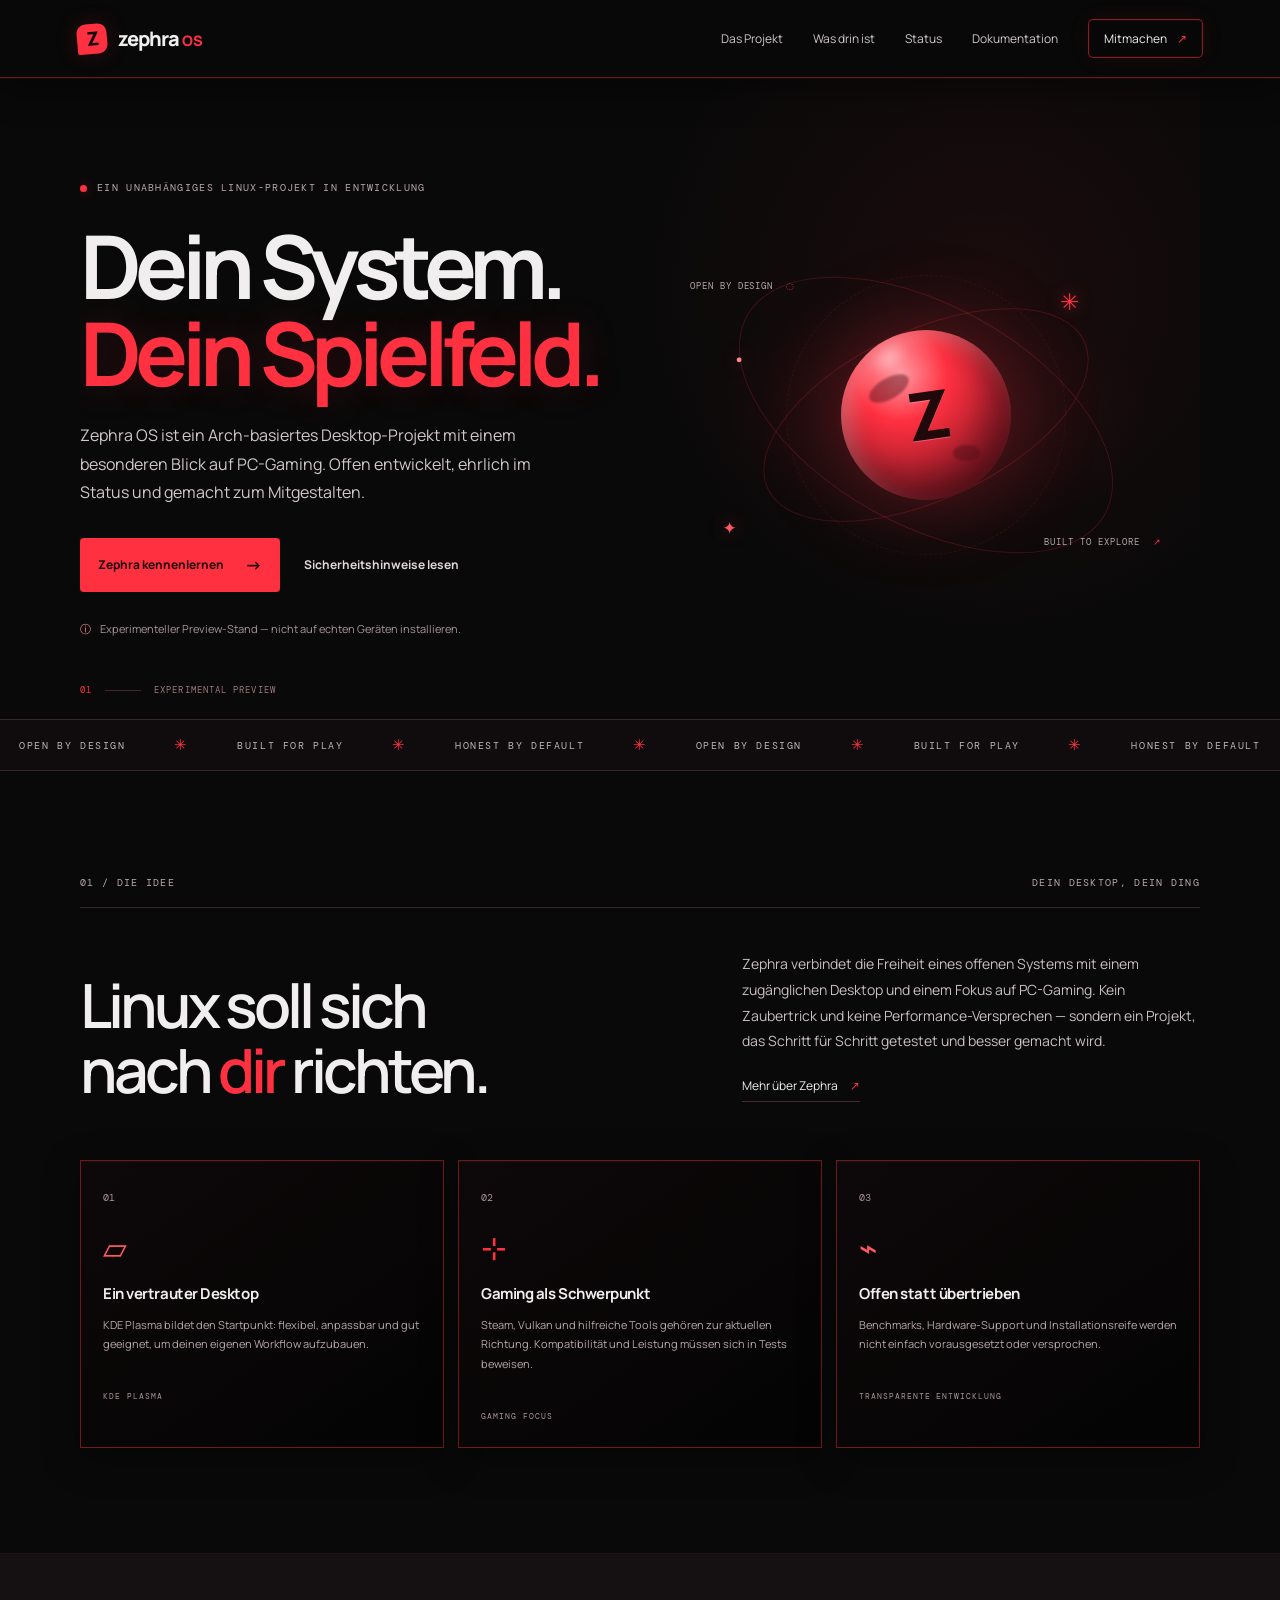
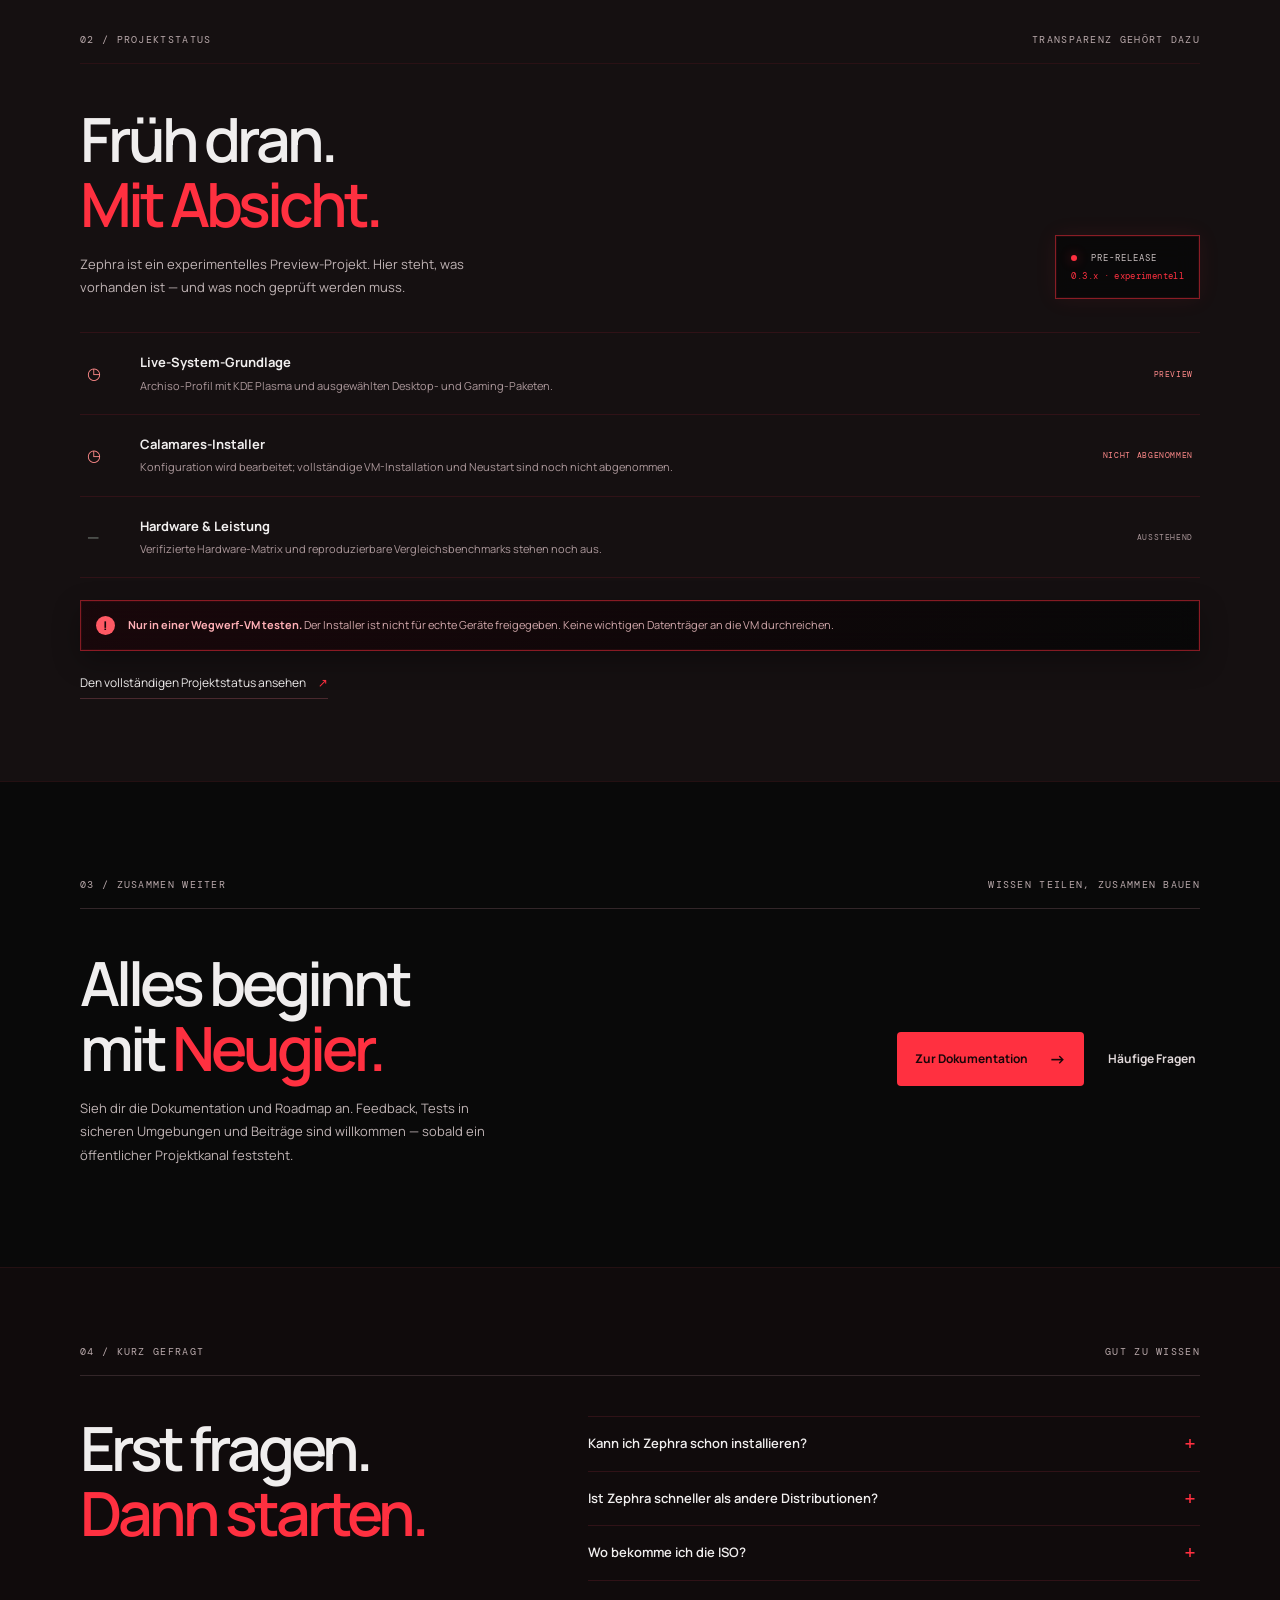
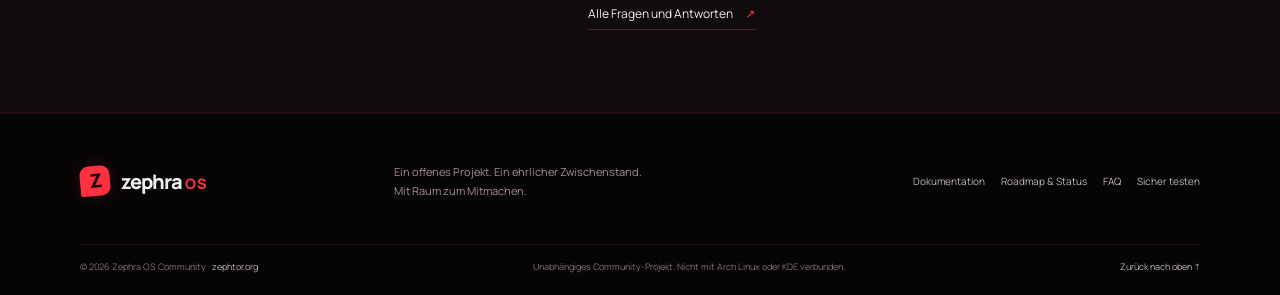
==== commit 41583b4f: "Match favicon to black and red glass theme" ====
--- a/website/index.html
+++ b/website/index.html
@@ -12,7 +12,7 @@
   <meta name="color-scheme" content="dark" />
   <title>Zephra OS — Dein System. Dein Spielfeld.</title>
   <link rel="canonical" href="https://zephtor.org/" />
-  <link rel="icon" href="assets/favicon.svg?v=2" type="image/svg+xml" />
+  <link rel="icon" href="assets/favicon.svg?v=3" type="image/svg+xml" />
   <link rel="preconnect" href="https://fonts.googleapis.com" />
   <link rel="preconnect" href="https://fonts.gstatic.com" crossorigin />
   <link href="https://fonts.googleapis.com/css2?family=DM+Mono:wght@400;500&family=Manrope:wght@400;500;600;700;800&display=swap" rel="stylesheet" />
--- a/website/styles.css
+++ b/website/styles.css
@@ -55,3 +55,36 @@
 @media(max-width:700px){.site-header{padding-inline:20px}.site-nav{box-shadow:0 18px 30px #0008}.hero{padding:58px 0 66px;gap:0}.hero h1{font-size:clamp(48px,13vw,72px);overflow-wrap:anywhere}.hero-art{width:100%;height:290px;transform:none;overflow:hidden}.orbit-one{width:min(78vw,300px);height:140px}.orbit-two{width:min(90vw,340px);height:180px}.orbit-three{width:min(68vw,250px);height:min(68vw,250px)}.planet{width:128px;height:128px}.planet-core{font-size:52px}.art-label{font-size:7px}.label-top{left:2%}.label-bottom{right:2%}.section-wrap{width:calc(100% - 40px)}.section-kicker{font-size:8px}.vision-grid h2,.status-heading h2,.docs-cta h2,.faq-preview-grid h2{font-size:clamp(36px,10vw,48px)}.feature-grid{grid-template-columns:1fr}.feature-card{padding:22px;min-height:0}.feature-icon{height:38px}.status-section,.faq-preview{padding-block:58px}.status-heading{padding-top:30px}.status-row:hover{padding-inline:7px}.docs-cta{padding-top:30px}.cta-actions{width:100%;gap:14px}.cta-actions .button-primary{justify-content:space-between}.footer-main{gap:8px}.footer-links{gap:12px 16px}.footer-bottom{font-size:9px}.doc-page{width:calc(100% - 40px)}.doc-card-grid{gap:10px}.doc-card{min-height:0;padding:20px}.safety-note{padding:13px}.hero:before{width:100vw;right:-45%;top:-10%}}
 @media(max-width:380px){.hero h1{font-size:46px}.hero-actions{align-items:flex-start;flex-direction:column}.button-quiet{padding:8px 0}.section-kicker span:last-child{max-width:44%;text-align:right}.status-badge{font-size:8px}.hero-art{height:255px}}
 @media(prefers-reduced-motion:reduce){html{scroll-behavior:auto}*,*::before,*::after{animation-duration:.01ms!important;animation-iteration-count:1!important;scroll-behavior:auto!important;transition-duration:.01ms!important}[data-reveal]{opacity:1;transform:none}}
+
+/* Selective glass surfaces for depth without compromising contrast */
+:root{--glass:rgba(10,10,10,.78);--glass-strong:rgba(8,8,8,.92);--glass-line:rgba(255,48,64,.5);--glass-shadow:0 18px 55px rgba(0,0,0,.34)}
+@supports ((backdrop-filter:blur(1px)) or (-webkit-backdrop-filter:blur(1px))){
+  .site-header{background:rgba(9,9,9,.72);backdrop-filter:blur(18px) saturate(135%);-webkit-backdrop-filter:blur(18px) saturate(135%)}
+  .nav-cta,.status-badge{background:var(--glass);backdrop-filter:blur(12px);-webkit-backdrop-filter:blur(12px);border-color:var(--glass-line)}
+  .feature-card,.doc-card{background:linear-gradient(145deg,rgba(35,18,21,.74),rgba(14,10,11,.68));backdrop-filter:blur(10px);-webkit-backdrop-filter:blur(10px);border-color:rgba(255,112,124,.14)}
+  .feature-card:hover,.doc-card:hover{background:linear-gradient(145deg,rgba(54,20,26,.82),rgba(19,10,12,.8));border-color:rgba(255,80,96,.48)}
+  .safety-note{background:linear-gradient(120deg,rgba(48,15,20,.8),rgba(25,12,14,.76));backdrop-filter:blur(10px);-webkit-backdrop-filter:blur(10px);border-color:rgba(255,89,100,.28)}
+  .hero-art .planet{box-shadow:0 0 90px rgba(255,48,64,.3),inset -16px -20px 35px #26070c80,inset 10px 9px 20px #fff4}
+}
+.site-header{box-shadow:0 8px 30px rgba(0,0,0,.18)}
+.nav-cta{transition:background .2s,border-color .2s,box-shadow .2s}
+.nav-cta:hover{background:rgba(255,48,64,.12);border-color:rgba(255,89,100,.52);box-shadow:0 0 24px rgba(255,48,64,.12)}
+.status-badge{box-shadow:inset 0 1px rgba(255,255,255,.035),0 10px 30px rgba(0,0,0,.18)}
+.feature-card,.doc-card{box-shadow:inset 0 1px rgba(255,255,255,.035),0 12px 34px rgba(0,0,0,.16)}
+@media(max-width:700px){
+  .site-nav{background:rgba(16,11,12,.96);backdrop-filter:blur(18px);-webkit-backdrop-filter:blur(18px)}
+  .feature-card,.doc-card{backdrop-filter:blur(7px);-webkit-backdrop-filter:blur(7px)}
+}
+@media(prefers-reduced-transparency:reduce){
+  .site-header,.nav-cta,.status-badge,.feature-card,.doc-card,.safety-note,.site-nav{backdrop-filter:none;-webkit-backdrop-filter:none}
+  .site-header{background:#090909}.nav-cta,.status-badge{background:#141112}.feature-card,.doc-card{background:#141112}.safety-note{background:#1c0d0f}
+}
+
+/* Red outer edge, deep black glass interior */
+:root{--glass:rgba(8,8,8,.82);--glass-strong:rgba(5,5,5,.94);--glass-line:rgba(255,48,64,.58)}
+.site-header{border-bottom-color:rgba(255,48,64,.38);box-shadow:0 1px 0 rgba(255,48,64,.1),0 12px 34px rgba(0,0,0,.42)}
+.nav-cta,.status-badge{border-color:rgba(255,48,64,.52);box-shadow:inset 0 0 0 1px rgba(255,48,64,.08),0 0 22px rgba(255,48,64,.08)}
+.feature-card,.doc-card{border-color:rgba(255,48,64,.42);background:linear-gradient(145deg,rgba(15,9,10,.9),rgba(4,4,4,.92));box-shadow:inset 0 1px rgba(255,255,255,.035),0 10px 34px rgba(0,0,0,.34)}
+.feature-card:hover,.doc-card:hover{border-color:rgba(255,48,64,.82);background:linear-gradient(145deg,rgba(25,8,11,.94),rgba(5,5,5,.96));box-shadow:inset 0 0 0 1px rgba(255,48,64,.16),0 16px 42px rgba(0,0,0,.48),0 0 26px rgba(255,48,64,.13)}
+.safety-note{border-color:rgba(255,48,64,.5);background:linear-gradient(120deg,rgba(25,7,10,.94),rgba(7,7,7,.94));box-shadow:inset 0 0 0 1px rgba(255,48,64,.08),0 10px 28px rgba(0,0,0,.3)}
+@media(prefers-reduced-transparency:reduce){.feature-card,.doc-card{background:#080808;border-color:#a51e2c}.safety-note{background:#080808;border-color:#a51e2c}}
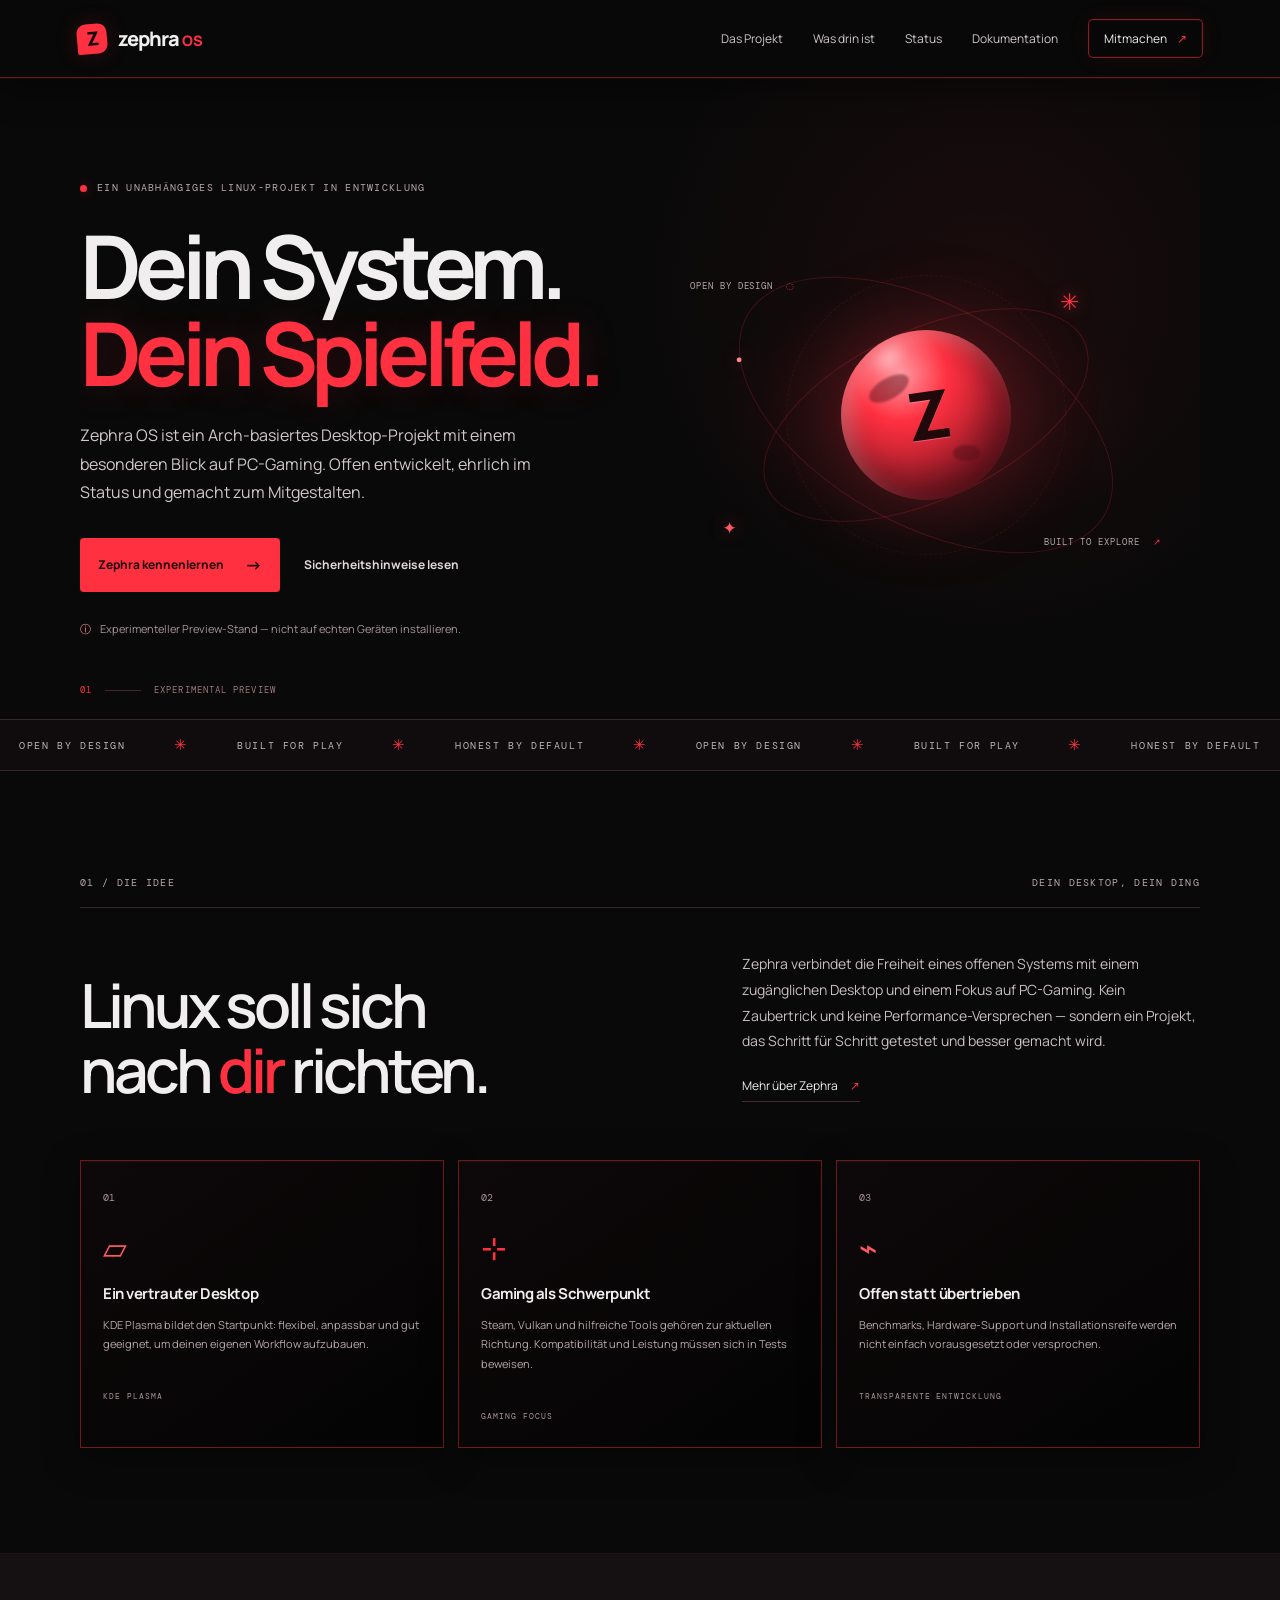
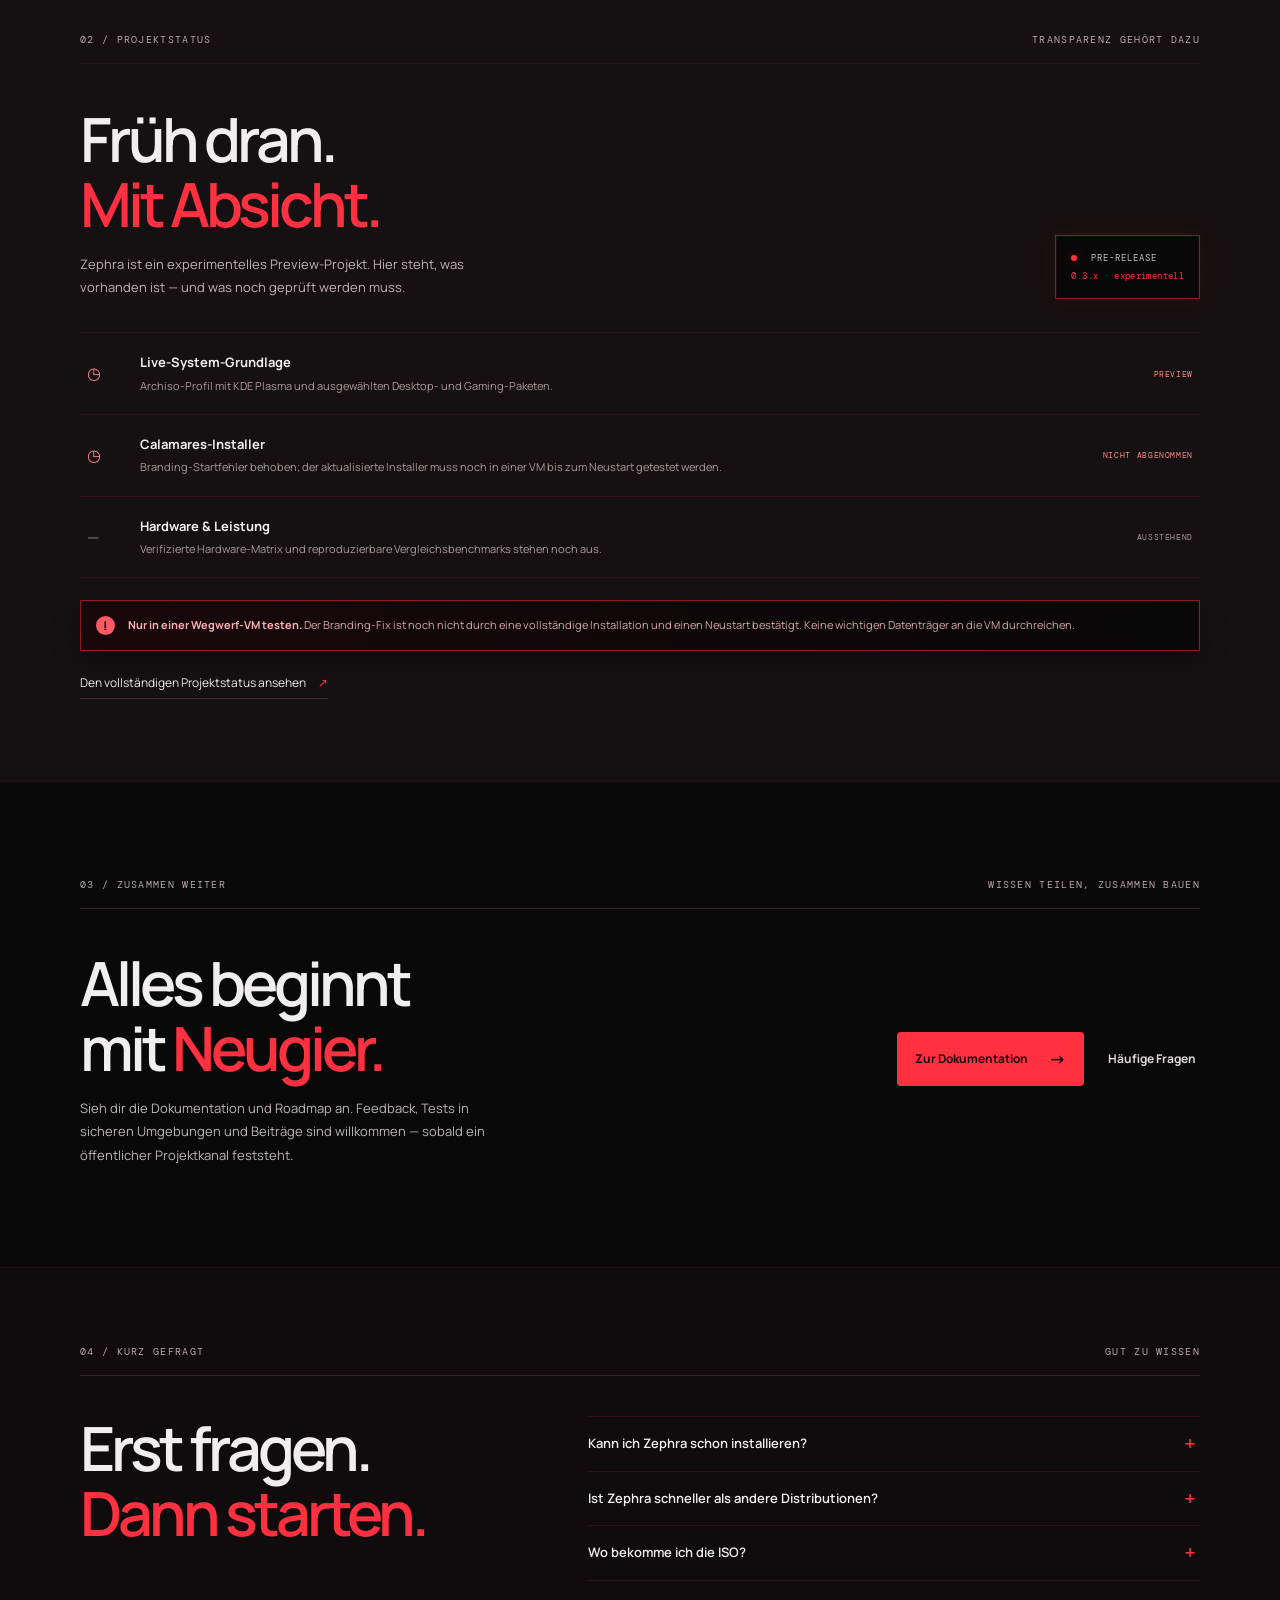
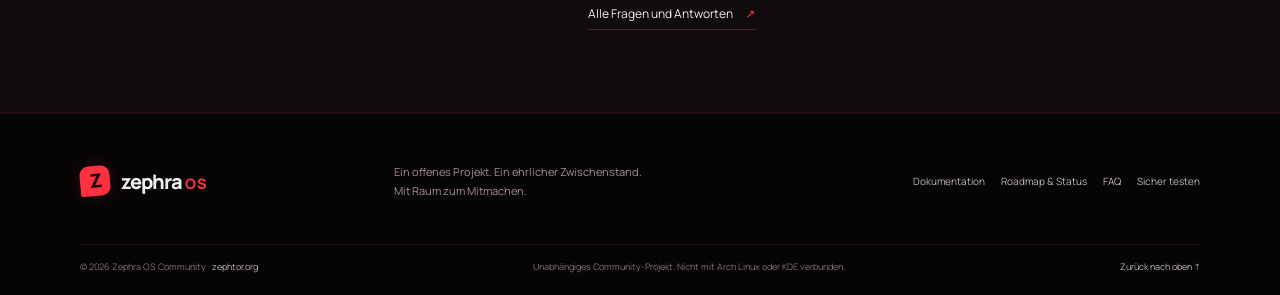
==== commit e0dcf371: "Update installer status on website" ====
--- a/website/index.html
+++ b/website/index.html
@@ -12,7 +12,7 @@
   <meta name="color-scheme" content="dark" />
   <title>Zephra OS — Dein System. Dein Spielfeld.</title>
   <link rel="canonical" href="https://zephtor.org/" />
-  <link rel="icon" href="assets/favicon.svg?v=3" type="image/svg+xml" />
+  <link rel="icon" href="assets/favicon.svg?v=5" type="image/svg+xml" />
   <link rel="preconnect" href="https://fonts.googleapis.com" />
   <link rel="preconnect" href="https://fonts.gstatic.com" crossorigin />
   <link href="https://fonts.googleapis.com/css2?family=DM+Mono:wght@400;500&family=Manrope:wght@400;500;600;700;800&display=swap" rel="stylesheet" />
@@ -60,10 +60,10 @@
       <div class="status-heading"><div><h2>Früh dran.<br /><em>Mit Absicht.</em></h2><p>Zephra ist ein experimentelles Preview-Projekt. Hier steht, was vorhanden ist — und was noch geprüft werden muss.</p></div><div class="status-badge"><span class="badge-dot"></span> PRE-RELEASE<br /><strong>0.3.x · experimentell</strong></div></div>
       <div class="status-list">
         <div class="status-row"><span class="status-symbol progress" aria-hidden="true">◷</span><div><h3>Live-System-Grundlage</h3><p>Archiso-Profil mit KDE Plasma und ausgewählten Desktop- und Gaming-Paketen.</p></div><span class="status-label status-warn">PREVIEW</span></div>
-        <div class="status-row"><span class="status-symbol progress" aria-hidden="true">◷</span><div><h3>Calamares-Installer</h3><p>Konfiguration wird bearbeitet; vollständige VM-Installation und Neustart sind noch nicht abgenommen.</p></div><span class="status-label status-warn">NICHT ABGENOMMEN</span></div>
+        <div class="status-row"><span class="status-symbol progress" aria-hidden="true">◷</span><div><h3>Calamares-Installer</h3><p>Branding-Startfehler behoben; der aktualisierte Installer muss noch in einer VM bis zum Neustart getestet werden.</p></div><span class="status-label status-warn">NICHT ABGENOMMEN</span></div>
         <div class="status-row"><span class="status-symbol todo" aria-hidden="true">—</span><div><h3>Hardware & Leistung</h3><p>Verifizierte Hardware-Matrix und reproduzierbare Vergleichsbenchmarks stehen noch aus.</p></div><span class="status-label status-muted">AUSSTEHEND</span></div>
       </div>
-      <div class="safety-note"><span aria-hidden="true">!</span><p><strong>Nur in einer Wegwerf-VM testen.</strong> Der Installer ist nicht für echte Geräte freigegeben. Keine wichtigen Datenträger an die VM durchreichen.</p></div>
+      <div class="safety-note"><span aria-hidden="true">!</span><p><strong>Nur in einer Wegwerf-VM testen.</strong> Der Branding-Fix ist noch nicht durch eine vollständige Installation und einen Neustart bestätigt. Keine wichtigen Datenträger an die VM durchreichen.</p></div>
       <a class="text-link status-link" href="docs/status.html">Den vollständigen Projektstatus ansehen <span>↗</span></a>
     </div></section>
 
